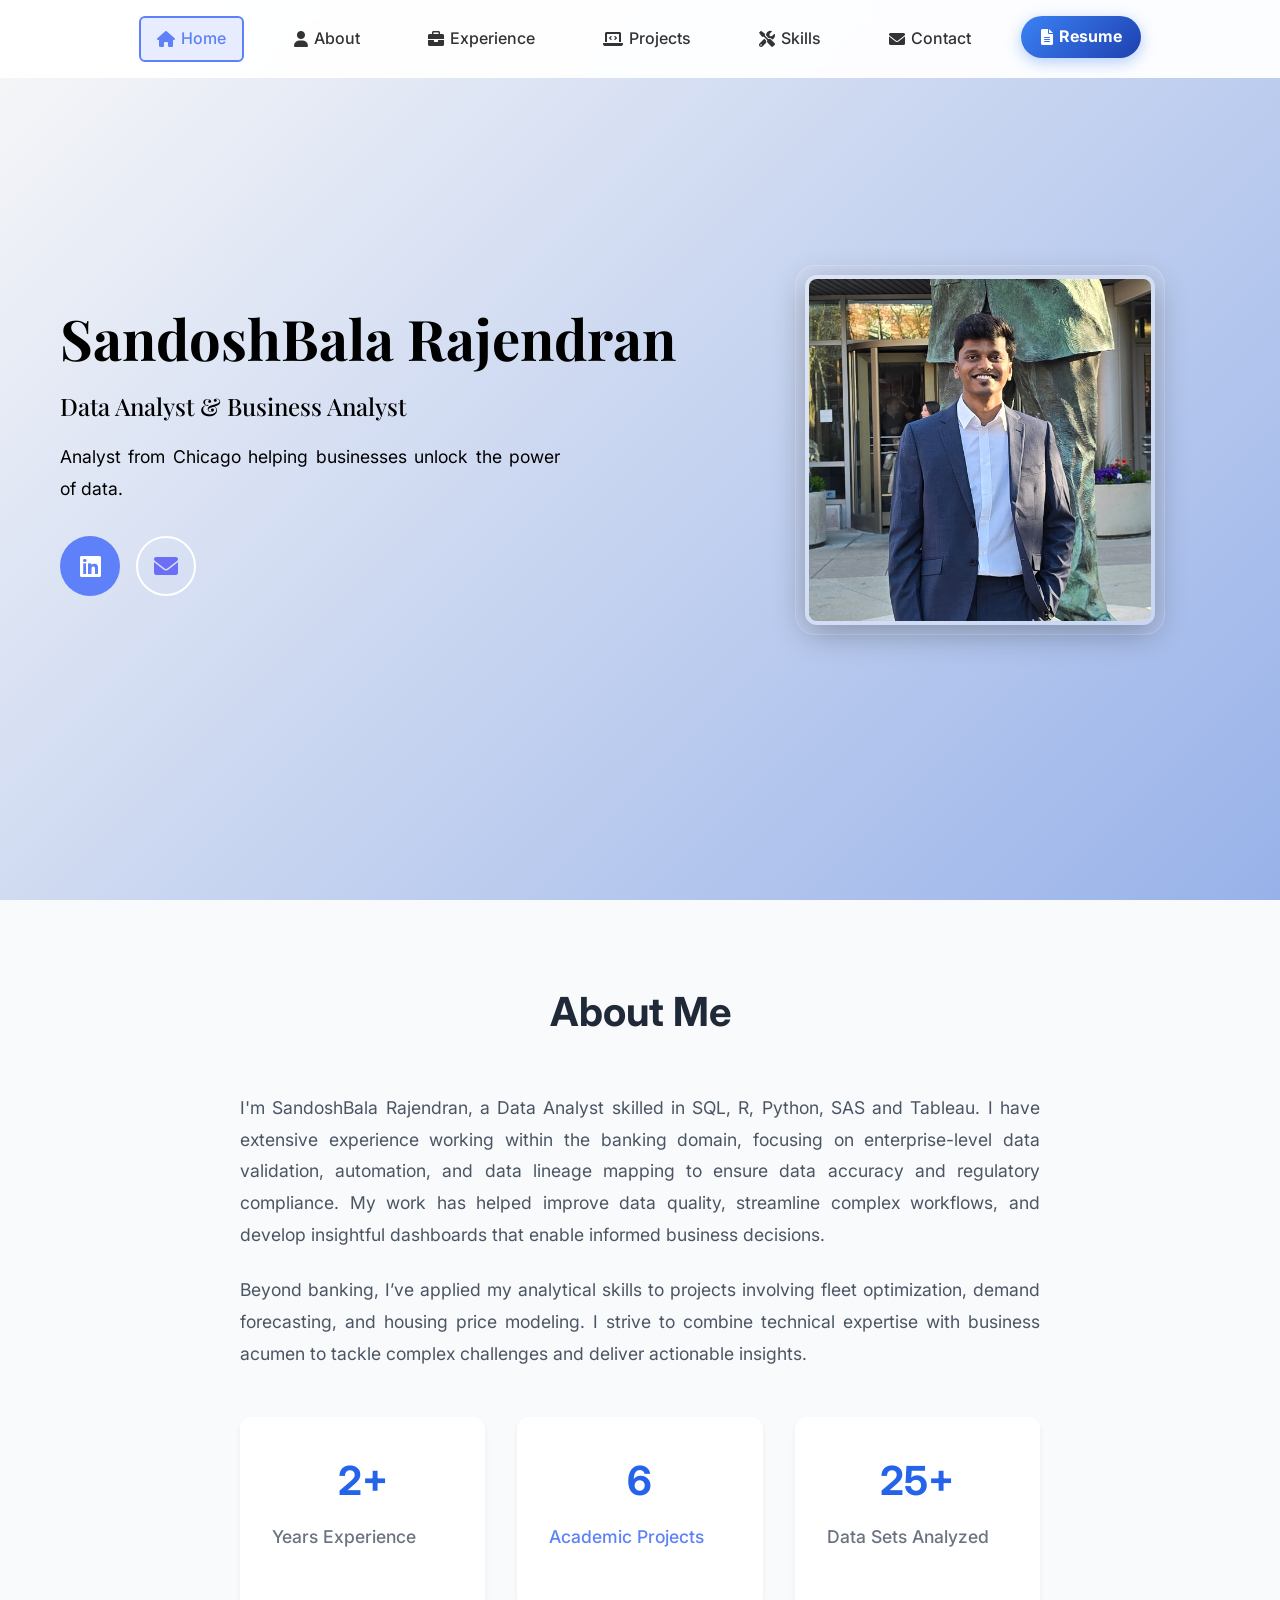
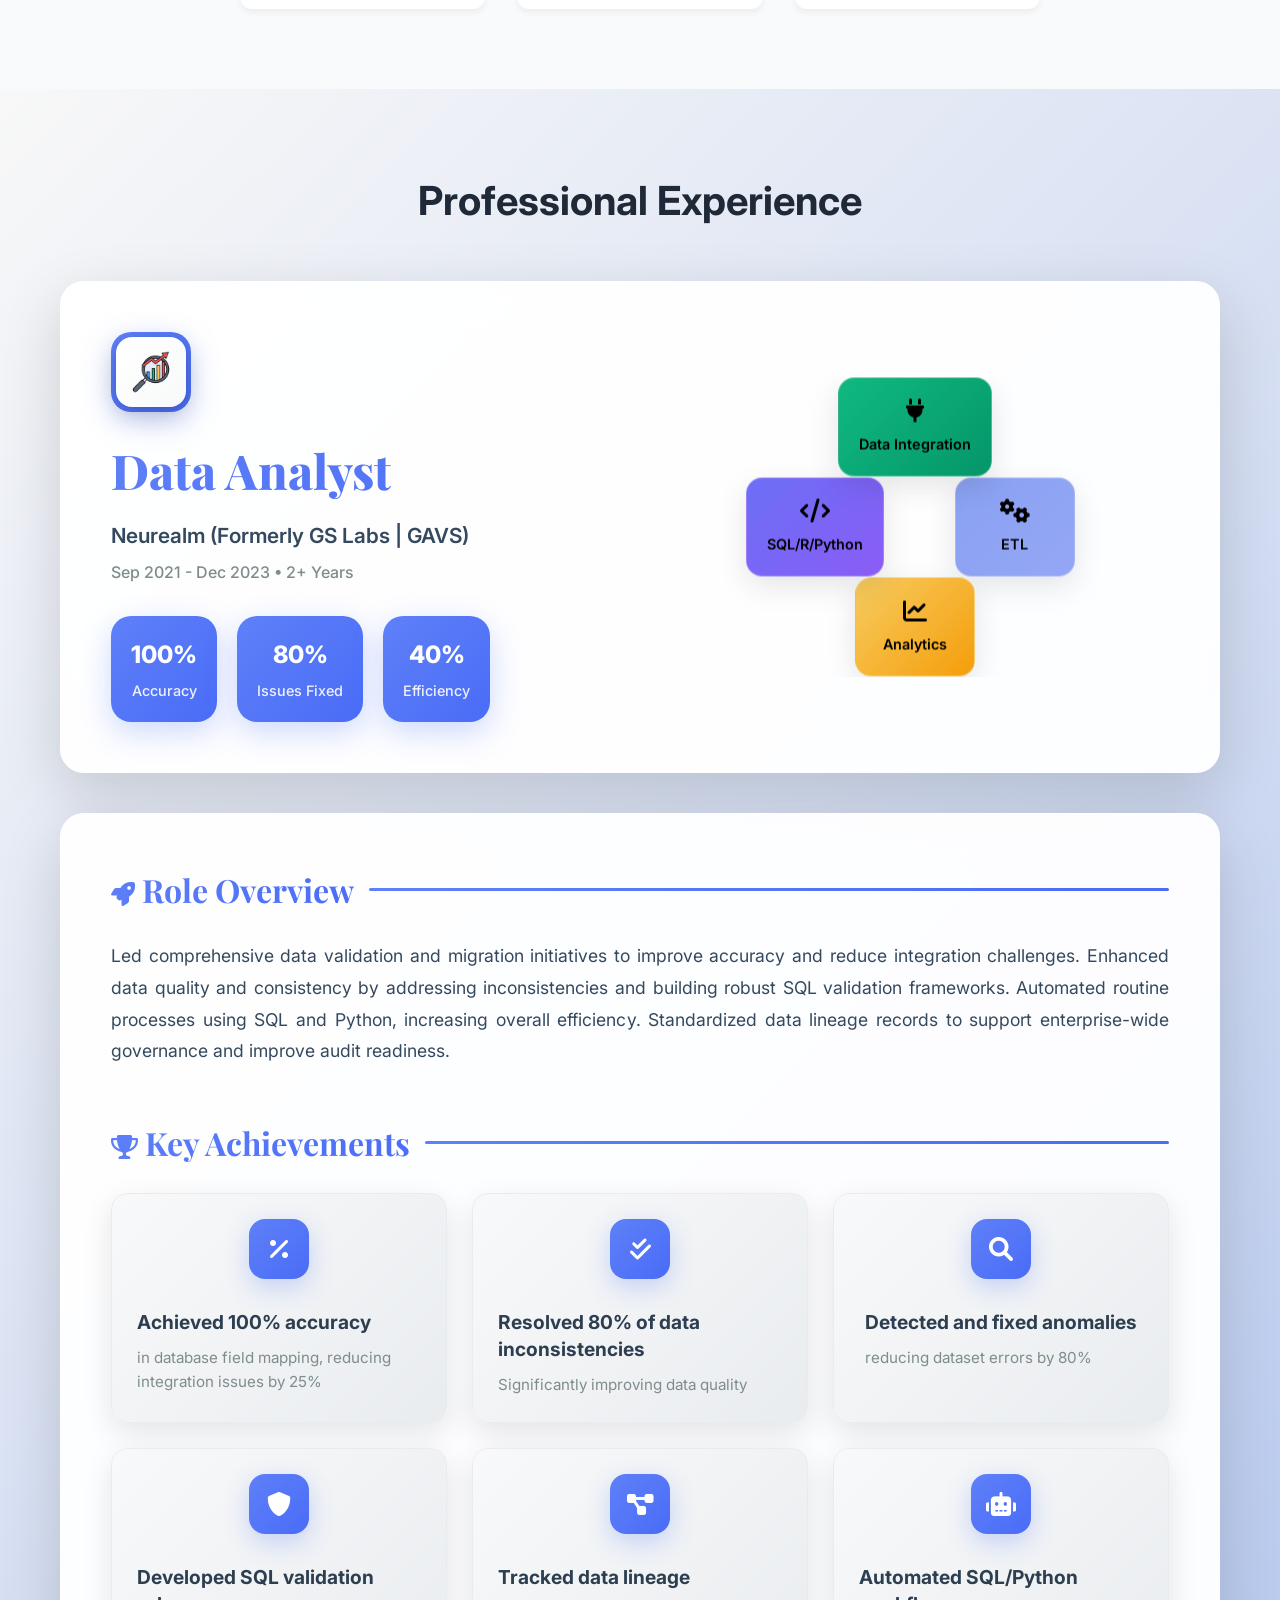
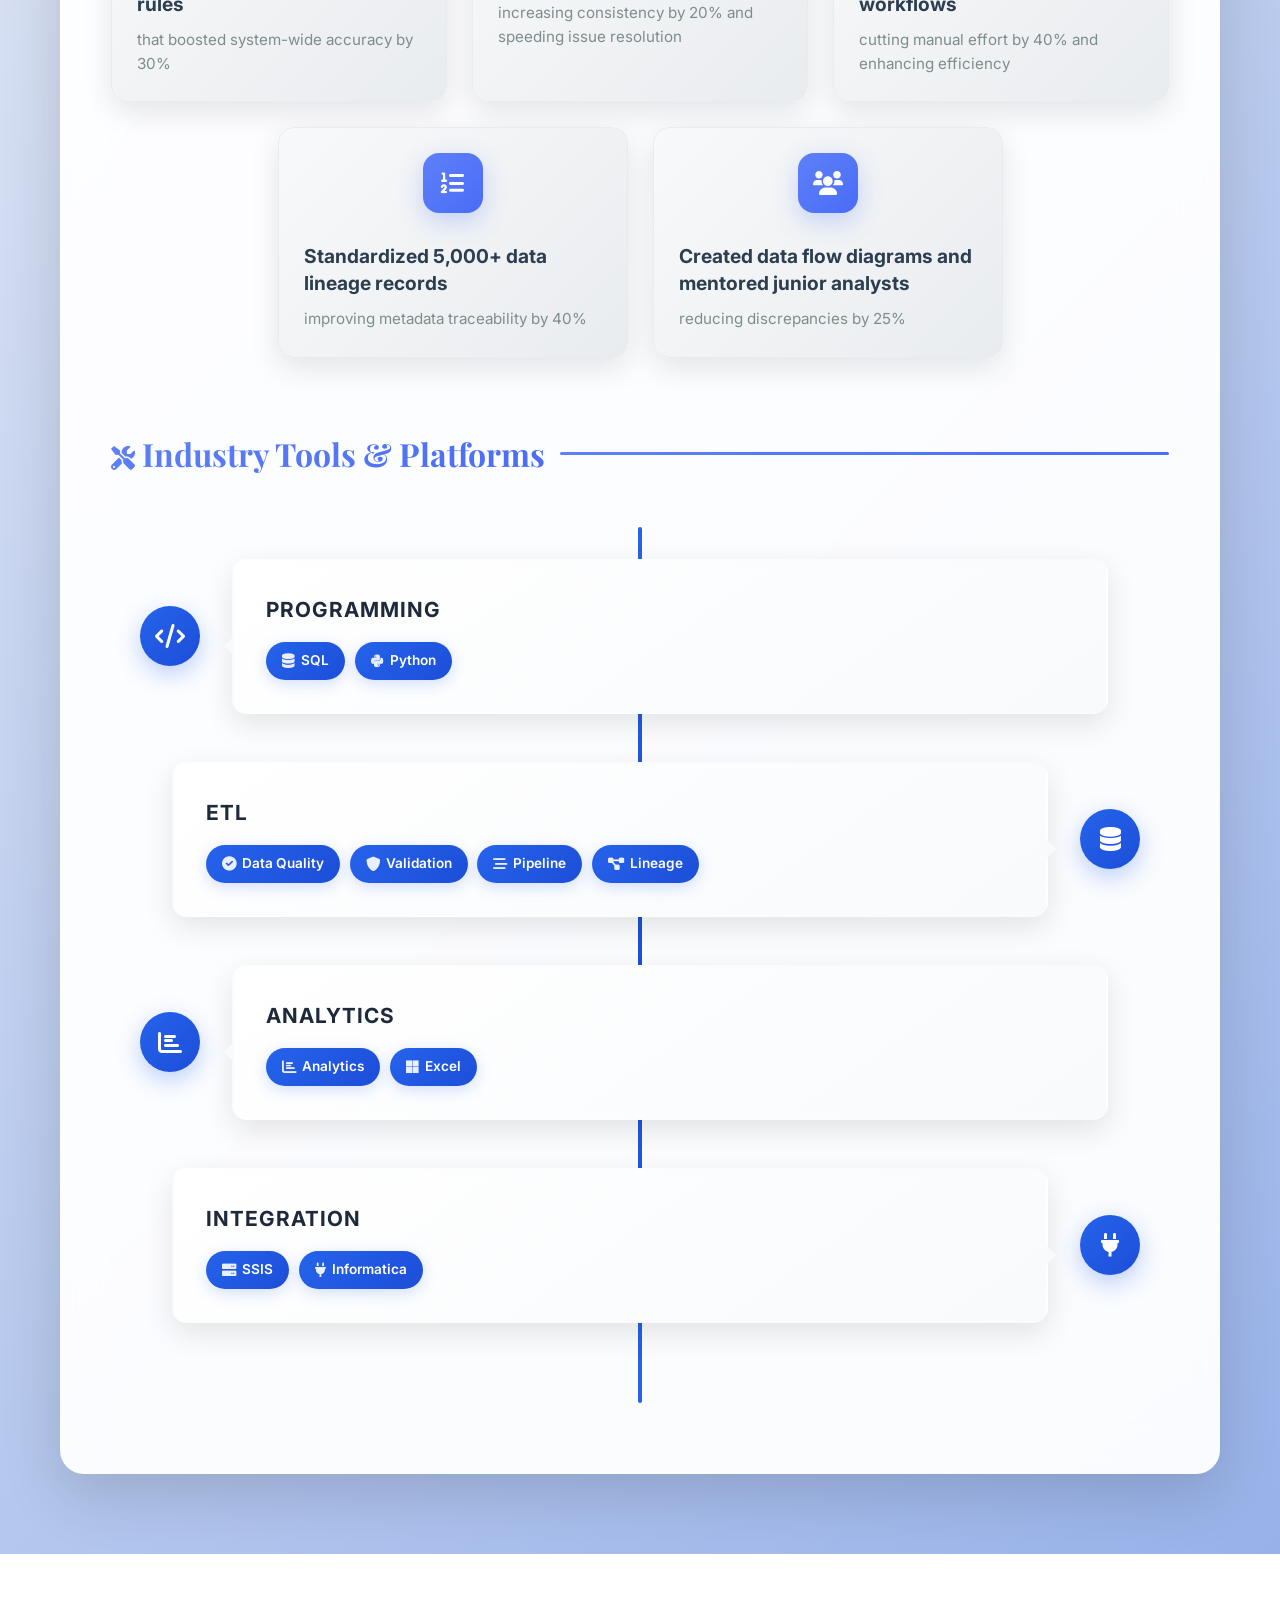
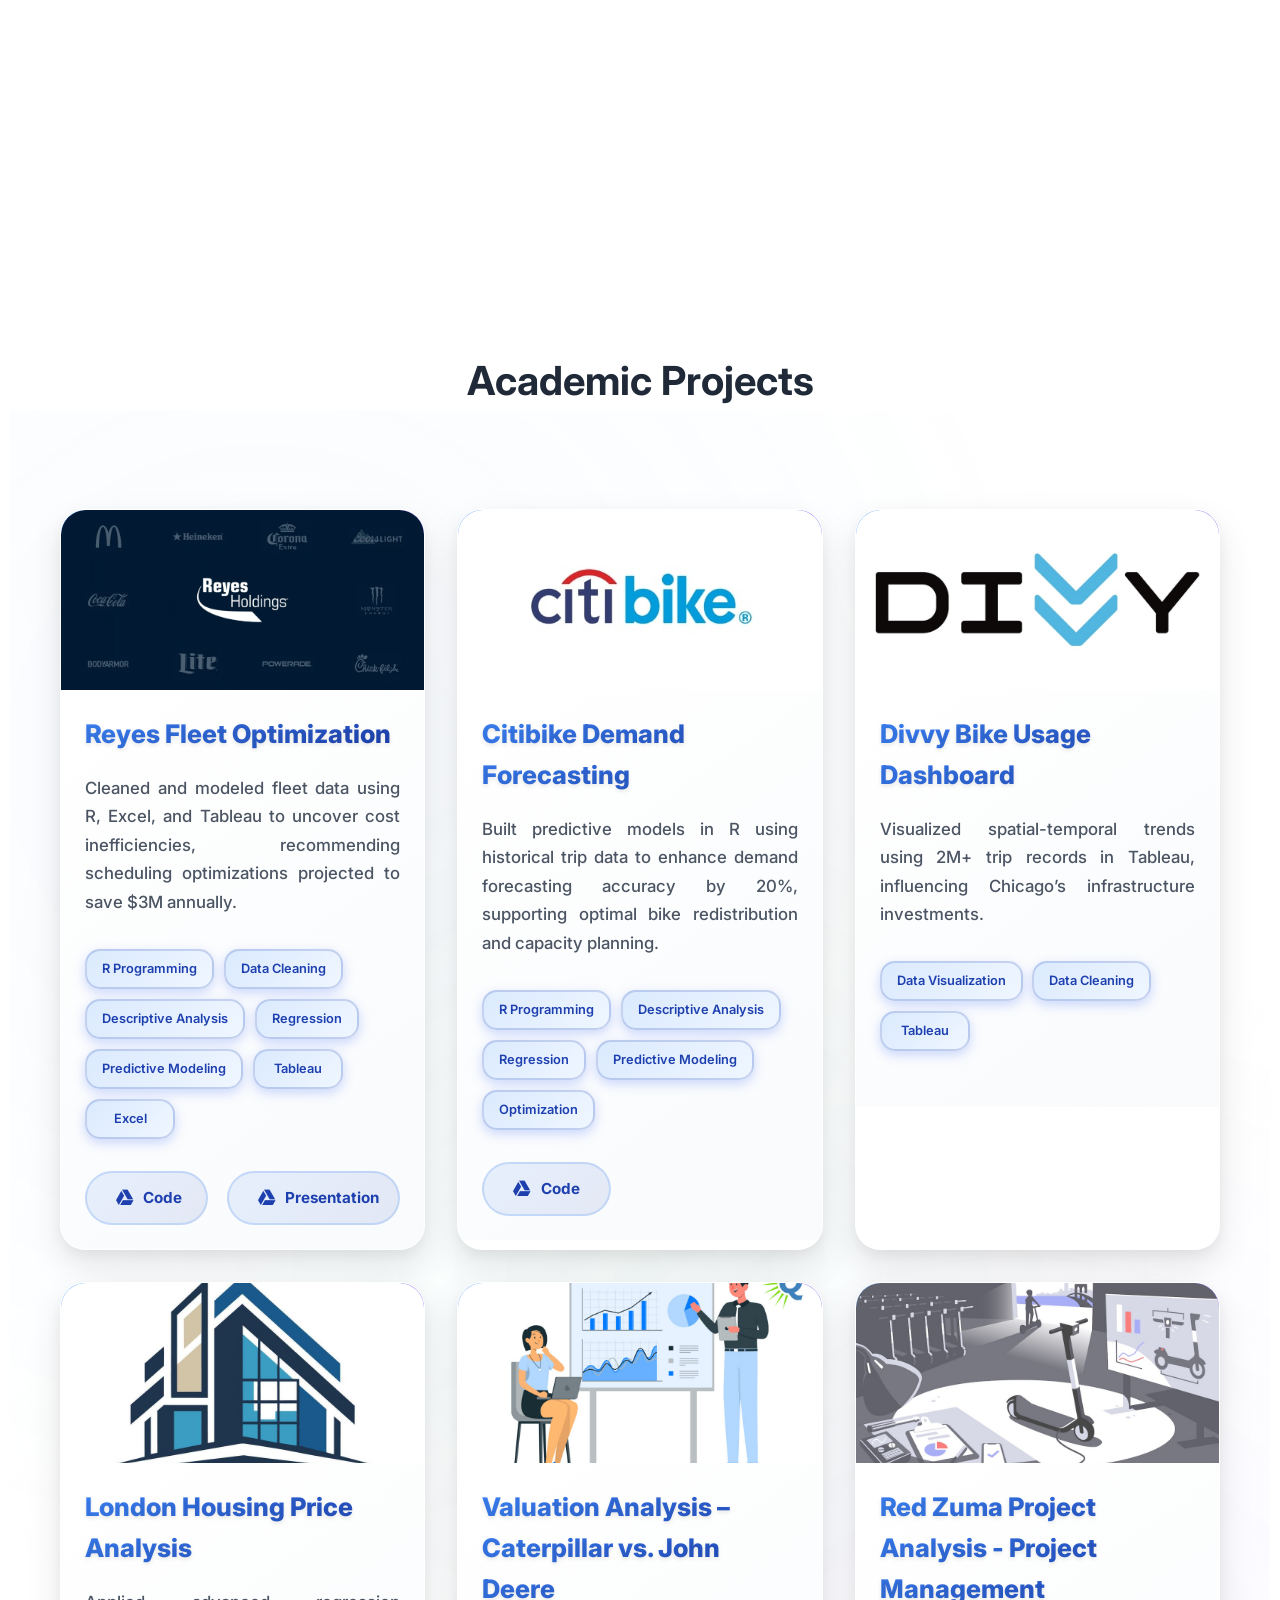
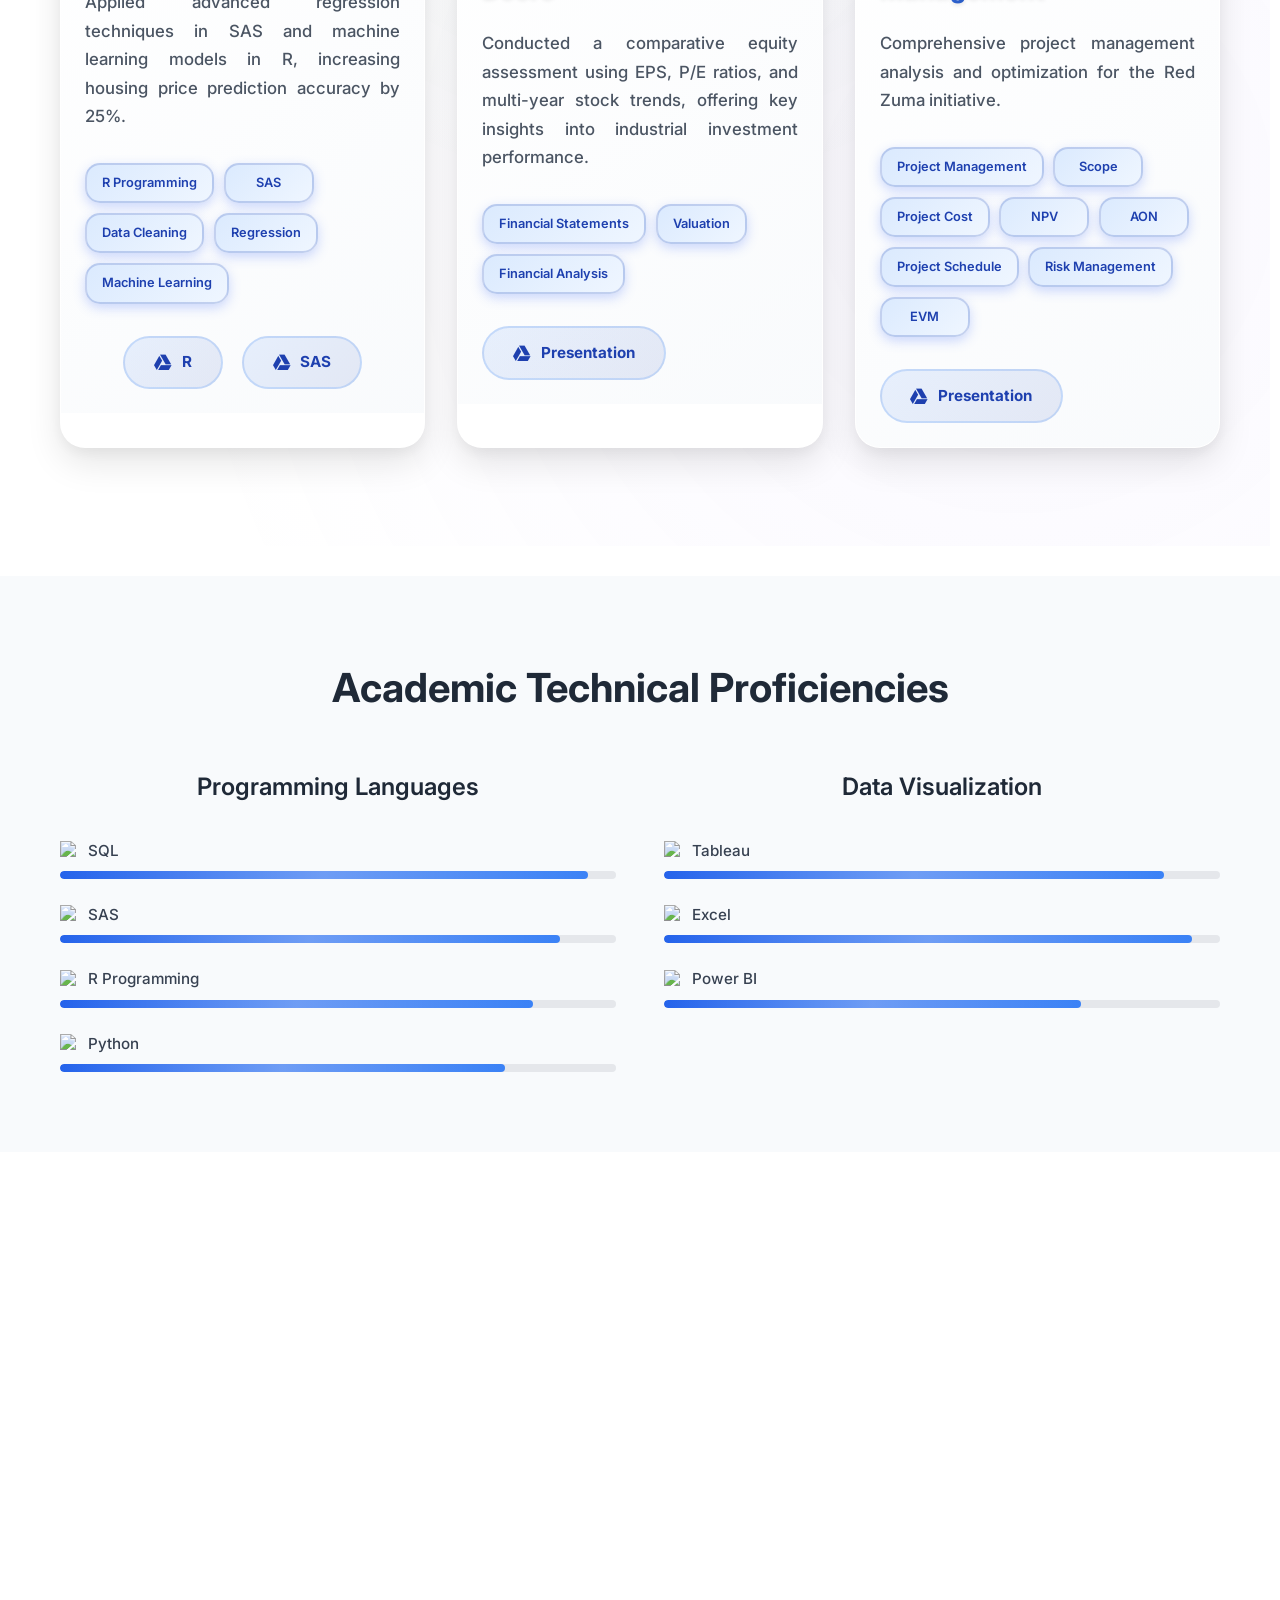
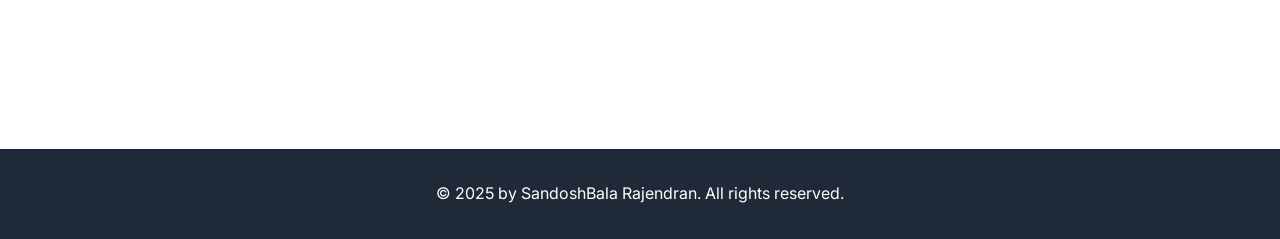
==== index.html @ 85886b87 "Updated on Aug 8th" ====
<!DOCTYPE html>
<html lang="en">
<head>
    <meta charset="UTF-8">
    <meta name="viewport" content="width=device-width, initial-scale=1.0">
    <title>SandoshBala Rajendran - Portfolio</title>
    <link rel="icon" href="images/SR_Logo.jpg" type="image/jpeg">
    <link rel="stylesheet" href="styles.css?v=26">
    <link href="https://fonts.googleapis.com/css2?family=Inter:wght@300;400;500;600;700&family=Playfair+Display:wght@400;500;600;700&display=swap" rel="stylesheet">
    <link rel="stylesheet" href="https://cdnjs.cloudflare.com/ajax/libs/font-awesome/6.0.0/css/all.min.css">
</head>
<body>
    <!-- Navigation -->
    <nav class="navbar">
        <div class="nav-container">
            <ul class="nav-menu">
                <li class="nav-item">
                    <a href="#home" class="nav-link">
                        <i class="fas fa-home"></i> Home
                    </a>
                </li>
                <li class="nav-item">
                    <a href="#about" class="nav-link">
                        <i class="fas fa-user"></i> About
                    </a>
                </li>
                <li class="nav-item">
                    <a href="#experience" class="nav-link">
                        <i class="fas fa-briefcase"></i> Experience
                    </a>
                </li>
                <li class="nav-item">
                    <a href="#projects" class="nav-link">
                        <i class="fas fa-laptop-code"></i> Projects
                    </a>
                </li>
                <li class="nav-item">
                    <a href="#tools-skills" class="nav-link">
                        <i class="fas fa-tools"></i> Skills
                    </a>
                </li>
                <li class="nav-item">
                    <a href="#contact" class="nav-link">
                        <i class="fas fa-envelope"></i> Contact
                    </a>
                </li>
                <li class="nav-item">
                    <a href="https://drive.google.com/file/d/1266gCNPP7AT06VXS_maz9nwgAAznKbrJ/view?usp=drive_link" target="_blank" class="nav-link resume-link">
                        <i class="fas fa-file-alt"></i> Resume
                    </a>
                </li>
            </ul>
            <div class="hamburger">
                <span class="bar"></span>
                <span class="bar"></span>
                <span class="bar"></span>
            </div>
        </div>
    </nav>

    <!-- Hero Section -->
    <section id="home" class="hero">
        <div class="hero-container">
            <div class="hero-content">
                <h1 class="hero-title">
                    SandoshBala Rajendran
                </h1>
                <p class="hero-subtitle">Data Analyst & Business Analyst</p>
                <p class="hero-description">
                    Analyst from Chicago helping businesses unlock the power of data.
                </p>
                                    <div class="hero-buttons">
                        <a href="https://www.linkedin.com/in/sandoshbala" target="_blank" class="btn btn-primary">
                            <i class="fab fa-linkedin"></i>
                        </a>
                        <a href="mailto:sandoshbalamr@gmail.com" class="btn btn-secondary">
                            <i class="fas fa-envelope"></i>
                        </a>
                    </div>
            </div>
            <div class="hero-image">
                <div class="profile-card">
                    <div class="profile-image">
                        <img src="images/profile.jpg?v=2" alt="SandoshBala Rajendran" class="profile-photo">
                    </div>
                </div>
            </div>
        </div>
    </section>

    <!-- About Section -->
    <section id="about" class="about">
        <div class="container">
            <h2 class="section-title">About Me</h2>
            <div class="about-content">
                <div class="about-text">
                    <p>
                        I'm SandoshBala Rajendran, a Data Analyst skilled in SQL, R, Python, SAS and Tableau. 
                        I have extensive experience working within the banking domain, focusing on enterprise-level data validation, 
                        automation, and data lineage mapping to ensure data accuracy and regulatory compliance. 
                        My work has helped improve data quality, streamline complex workflows, 
                        and develop insightful dashboards that enable informed business decisions.
                    </p>
                    <p>
                        Beyond banking, I’ve applied my analytical skills to projects involving fleet optimization,
                         demand forecasting, and housing price modeling. I strive to combine technical expertise with 
                         business acumen to tackle complex challenges and deliver actionable insights.
                    </p>
                    <div class="about-stats">
                        <div class="stat">
                            <h3>2+</h3>
                            <p>Years Experience</p>
                        </div>
                        <div class="stat">
                            <h3>6</h3>
                            <p><a href="#projects" class="stat-link">Academic Projects</a></p>
                        </div>
                        <div class="stat">
                            <h3>25+</h3>
                            <p>Data Sets Analyzed</p>
                        </div>
                    </div>
                </div>
            </div>
        </div>
    </section>

    <!-- Professional Experience Section -->
    <section id="experience" class="experience">
        <div class="container">
            <h2 class="section-title">Professional Experience</h2>
            <div class="experience-showcase">
                <div class="experience-hero">
                    <div class="hero-content">
                        <div class="role-title">
                            <div class="title-icon">
                                <img src="images/10872628.png" alt="Data Analyst Logo" class="custom-logo">
                            </div>
                            <h2>Data Analyst</h2>
                            <div class="company-name">Neurealm (Formerly GS Labs | GAVS)</div>
                            <div class="experience-period">Sep 2021 - Dec 2023 • 2+ Years</div>
                        </div>
                        <div class="hero-stats">
                            <div class="stat-bubble">
                                <div class="stat-number">100%</div>
                                <div class="stat-label">Accuracy</div>
                            </div>
                            <div class="stat-bubble">
                                <div class="stat-number">80%</div>
                                <div class="stat-label">Issues Fixed</div>
                            </div>
                            <div class="stat-bubble">
                                <div class="stat-number">40%</div>
                                <div class="stat-label">Efficiency</div>
                            </div>
                        </div>
                    </div>
                    <div class="hero-visual">
                        <a href="#etl-section" class="floating-card card-1" style="text-decoration: none; color: inherit; cursor: pointer;">
                            <i class="fas fa-cogs"></i>
                            <span>ETL</span>
                        </a>
                        <a href="#analytics-section" class="floating-card card-2" style="text-decoration: none; color: inherit; cursor: pointer;">
                            <i class="fas fa-chart-line"></i>
                            <span>Analytics</span>
                        </a>
                        <div class="floating-card card-3">
                            <i class="fas fa-code"></i>
                            <span>SQL/R/Python</span>
                        </div>
                        <a href="#integration-section" class="floating-card card-4" style="text-decoration: none; color: inherit; cursor: pointer;">
                            <i class="fas fa-plug"></i>
                            <span>Data Integration</span>
                        </a>
                    </div>
                </div>
                
                <div class="experience-content">
                    <div class="content-section">
                        <div class="section-header">
                            <h3><i class="fas fa-rocket"></i> Role Overview</h3>
                            <div class="header-accent"></div>
                        </div>
                        <p class="role-description">Led comprehensive data validation and migration initiatives to improve accuracy and reduce integration challenges. Enhanced data quality and consistency by addressing inconsistencies and building robust SQL validation frameworks. Automated routine processes using SQL and Python, increasing overall efficiency. Standardized data lineage records to support enterprise-wide governance and improve audit readiness.</p>
                    </div>
                    
                    <div class="achievements-showcase">
                        <div class="section-header">
                            <h3><i class="fas fa-trophy"></i> Key Achievements</h3>
                            <div class="header-accent"></div>
                        </div>
                        <div class="achievements-grid">
                            <div class="achievement-card floating-card">
                                <div class="achievement-icon">
                                    <i class="fas fa-percentage"></i>
                                </div>
                                <div class="achievement-content">
                                    <h4>Achieved 100% accuracy</h4>
                                    <p>in database field mapping, reducing integration issues by 25%</p>
                                </div>
                            </div>
                            <div class="achievement-card floating-card">
                                <div class="achievement-icon">
                                    <i class="fas fa-check-double"></i>
                                </div>
                                <div class="achievement-content">
                                    <h4>Resolved 80% of data inconsistencies</h4>
                                    <p>Significantly improving data quality</p>
                                </div>
                            </div>
                            <div class="achievement-card floating-card">
                                <div class="achievement-icon">
                                    <i class="fas fa-search"></i>
                                </div>
                                <div class="achievement-content">
                                    <h4>Detected and fixed anomalies</h4>
                                    <p>reducing dataset errors by 80%</p>
                                </div>
                            </div>
                            <div class="achievement-card floating-card">
                                <div class="achievement-icon">
                                    <i class="fas fa-shield-alt"></i>
                                </div>
                                <div class="achievement-content">
                                    <h4>Developed SQL validation rules</h4>
                                    <p>that boosted system-wide accuracy by 30%</p>
                                </div>
                            </div>
                            <div class="achievement-card floating-card">
                                <div class="achievement-icon">
                                    <i class="fas fa-project-diagram"></i>
                                </div>
                                <div class="achievement-content">
                                    <h4>Tracked data lineage</h4>
                                    <p>increasing consistency by 20% and speeding issue resolution</p>
                                </div>
                            </div>
                            <div class="achievement-card floating-card">
                                <div class="achievement-icon">
                                    <i class="fas fa-robot"></i>
                                </div>
                                <div class="achievement-content">
                                    <h4>Automated SQL/Python workflows</h4>
                                    <p>cutting manual effort by 40% and enhancing efficiency</p>
                                </div>
                            </div>
                            <div class="achievement-card floating-card">
                                <div class="achievement-icon">
                                    <i class="fas fa-list-ol"></i>
                                </div>
                                <div class="achievement-content">
                                    <h4>Standardized 5,000+ data lineage records</h4>
                                    <p>improving metadata traceability by 40%</p>
                                </div>
                            </div>
                            <div class="achievement-card floating-card">
                                <div class="achievement-icon">
                                    <i class="fas fa-users"></i>
                                </div>
                                <div class="achievement-content">
                                    <h4>Created data flow diagrams and mentored junior analysts</h4>
                                    <p>reducing discrepancies by 25%</p>
                                </div>
                            </div>
                        </div>
                    </div>
                    
                    <div class="tech-showcase">
                        <div class="section-header">
                            <h3><i class="fas fa-tools"></i> Industry Tools & Platforms </h3>
                            <div class="header-accent"></div>
                        </div>
                        <div class="tech-timeline">
                            <div class="timeline-item">
                                <div class="timeline-marker">
                                    <i class="fas fa-code"></i>
                                </div>
                                <div class="timeline-content">
                                    <h4>Programming</h4>
                                    <div class="skill-pills">
                                        <span class="pill"><i class="fas fa-database"></i> SQL</span>
                                        <span class="pill"><i class="fab fa-python"></i> Python</span>
                                    </div>
                                </div>
                            </div>
                            
                            <div class="timeline-item" id="etl-section">
                                <div class="timeline-marker">
                                    <i class="fas fa-database"></i>
                                </div>
                                <div class="timeline-content">
                                    <h4>ETL</h4>
                                    <div class="skill-pills">
                                        <span class="pill"><i class="fas fa-check-circle"></i> Data Quality</span>
                                        <span class="pill"><i class="fas fa-shield-alt"></i> Validation</span>
                                        <span class="pill"><i class="fas fa-stream"></i> Pipeline</span>
                                        <span class="pill"><i class="fas fa-project-diagram"></i> Lineage</span>
                                    </div>
                                </div>
                            </div>
                            
                            <div class="timeline-item" id="analytics-section">
                                <div class="timeline-marker">
                                    <i class="fas fa-chart-bar"></i>
                                </div>
                                <div class="timeline-content">
                                    <h4>Analytics</h4>
                                    <div class="skill-pills">
                                        <span class="pill"><i class="fas fa-chart-bar"></i> Analytics</span>
                                        <span class="pill"><i class="fab fa-microsoft"></i> Excel</span>
                                    </div>
                                </div>
                            </div>
                            
                            <div class="timeline-item" id="integration-section">
                                <div class="timeline-marker">
                                    <i class="fas fa-plug"></i>
                                </div>
                                <div class="timeline-content">
                                    <h4>Integration</h4>
                                    <div class="skill-pills">
                                        <span class="pill"><i class="fas fa-server"></i> SSIS</span>
                                        <span class="pill"><i class="fas fa-plug"></i> Informatica</span>
                                    </div>
                                </div>
                            </div>
                        </div>
                    </div>
                </div>
            </div>
        </div>
    </section>

    <!-- Second Professional Experience Section -->
    <section id="experience-2" class="experience">
        <div class="container">
            <div class="experience-showcase">
                <div class="experience-hero">
                    <div class="hero-content">
                        <div class="role-title">
                            <div class="title-icon">
                                <i class="fas fa-chart-line"></i>
                            </div>
                            <h2> Data Analyst</h2>
                            <div class="company-name">Indie Spirit Technologies</div>
                            <div class="experience-period">sept 2020 - Aug 2021 • 1 Years</div>
                        </div>

                    </div>
                    <div class="hero-visual">
                        <div class="floating-card card-1">
                            <i class="fas fa-chart-bar"></i>
                            <span>Data Reporting</span>
                        </div>
                        <div class="floating-card card-3">
                            <i class="fas fa-cogs"></i>
                            <span>ETL</span>
                        </div>
                        <div class="floating-card card-4">
                            <i class="fas fa-eye"></i>
                            <span>Visualization</span>
                        </div>
                    </div>
                </div>
                
                <div class="experience-content">
                    <div class="content-section">
                        <div class="section-header">
                            <h3><i class="fas fa-rocket"></i> Role Overview</h3>
                            <div class="header-accent"></div>
                        </div>
                        <p class="role-description">Experienced in cleaning and organizing large datasets to deliver near-perfect dashboard accuracy. Skilled in writing optimized SQL queries, validating data, and analyzing historical trends to improve report insights. Proven ability to collaborate across teams to provide data-driven support for strategic decisions.</p>
                    </div>
                    
                    <div class="achievements-showcase">
                        <div class="section-header">
                            <h3><i class="fas fa-trophy"></i> Key Achievements</h3>
                            <div class="header-accent"></div>
                        </div>
                        <div class="achievements-grid">
                            <div class="achievement-card floating-card">
                                <div class="achievement-icon">
                                    <i class="fas fa-chart-line"></i>
                                </div>
                                <div class="achievement-content">
                                    <h4>Data Quality Improvement</h4>
                                    <p>Cleaned and organized datasets, achieving up to 100% dashboard accuracy.</p>
                                </div>
                            </div>
                            <div class="achievement-card floating-card">
                                <div class="achievement-icon">
                                    <i class="fas fa-database"></i>
                                </div>
                                <div class="achievement-content">
                                    <h4>SQL Query Development</h4>
                                    <p>Optimized SQL queries to join data from 3–5 relational tables for weekly reports.</p>
                                </div>
                            </div>
                            <div class="achievement-card floating-card">
                                <div class="achievement-icon">
                                    <i class="fas fa-users"></i>
                                </div>
                                <div class="achievement-content">
                                    <h4>Project Support & Data Validation</h4>
                                    <p>Supported senior analysts by organizing datasets and maintaining documentation.</p>
                                </div>
                            </div>
                            <div class="achievement-card floating-card">
                                <div class="achievement-icon">
                                    <i class="fas fa-tachometer-alt"></i>
                                </div>
                                <div class="achievement-content">
                                    <h4>Data Analysis & Insight Generation</h4>
                                    <p>Analyzed historical data to spot trends and anomalies, improving insights by 10–20%.</p>
                                </div>
                            </div>
                            <div class="achievement-card floating-card">
                                <div class="achievement-icon">
                                    <i class="fas fa-shield-alt"></i>
                                </div>
                                <div class="achievement-content">
                                    <h4>Cross-Functional Collaboration</h4>
                                    <p>Partnered with 2–3 teams to deliver insights for strategic decisions.</p>
                                </div>
                            </div>
                        </div>
                        
                        <div class="tech-showcase">
                            <div class="section-header">
                                <h3><i class="fas fa-tools"></i> Industry Tools & Platforms</h3>
                                <div class="header-accent"></div>
                            </div>
                            <div class="tech-grid">
                                <div class="tech-item">
                                    <div class="tech-icon">
                                        <img src="images/sql-logo.png" alt="SQL" class="tech-logo">
                                    </div>
                                    <div class="tech-name">SQL</div>
                                </div>
                                <div class="tech-item">
                                    <div class="tech-icon">
                                        <img src="images/excel-logo.png" alt="Excel" class="tech-logo">
                                    </div>
                                    <div class="tech-name">Excel</div>
                                </div>
                                <div class="tech-item">
                                    <div class="tech-icon">
                                        <img src="images/powerpoint-logo.png" alt="PowerPoint" class="tech-logo">
                                    </div>
                                    <div class="tech-name">PowerPoint</div>
                                </div>
                                <div class="tech-item">
                                    <div class="tech-icon">
                                        <img src="https://cdn.worldvectorlogo.com/logos/tableau-software.svg" alt="Tableau" class="tech-logo">
                                    </div>
                                    <div class="tech-name">Tableau</div>
                                </div>
                            </div>
                        </div>
                    </div>
                </div>
            </div>
        </div>
    </section>

    <!-- Projects Section -->
    <section id="projects" class="projects">
        <div class="container">
            <h2 class="section-title">Academic Projects</h2>
            <div class="projects-grid">
                <div class="project-card">
                    <div class="project-image">
                        <img src="images/myfleet.jpg" alt="Fleet Management" style="width: 100%; height: 100%; object-fit: cover; border-radius: 25px 25px 0 0;">
                    </div>
                    <div class="project-content">
                        <h3> Reyes Fleet Optimization</h3>
                        <p>Cleaned and modeled fleet data using R, Excel, and Tableau to uncover cost inefficiencies, recommending scheduling optimizations projected to save $3M annually.</p>
                        <div class="project-tech">
                            <span class="tech-tag">R Programming</span>
                            <span class="tech-tag">Data Cleaning</span>
                            <span class="tech-tag">Descriptive Analysis</span>
                            <span class="tech-tag">Regression</span>
                            <span class="tech-tag">Predictive Modeling</span>
                            <span class="tech-tag">Tableau</span>
                            <span class="tech-tag">Excel</span>
                        </div>
                        <div class="project-links">
                            <a href="https://drive.google.com/file/d/1iSHhLCN9rKeuiVipywBLCYJCJoLejgAQ/view?usp=drive_link" target="_blank" class="project-link"><i class="fab fa-google-drive"></i> Code</a>
                            <a href="https://drive.google.com/file/d/1QWoSFve3hMQDfza71F4i45YbbGFzytBe/view?usp=drive_link" target="_blank" class="project-link"><i class="fab fa-google-drive"></i> Presentation</a>
                        </div>
                    </div>
                </div>

                <div class="project-card">
                    <div class="project-image">
                        <img src="images/citibike.jpg" alt="Bike Demand Forecasting" style="width: 100%; height: 100%; object-fit: cover; border-radius: 25px 25px 0 0;">
                    </div>
                    <div class="project-content">
                        <h3>Citibike Demand Forecasting</h3>
                        <p>Built predictive models in R using historical trip data to enhance demand forecasting accuracy by 20%, supporting optimal bike redistribution and capacity planning.</p>
                        <div class="project-tech">
                            <span class="tech-tag">R Programming</span>
                            <span class="tech-tag">Descriptive Analysis</span>
                            <span class="tech-tag">Regression</span>
                            <span class="tech-tag">Predictive Modeling</span>
                            <span class="tech-tag">Optimization</span>
                        </div>
                        <div class="project-links">
                            <a href="https://drive.google.com/file/d/1txDSM3un0tj4MfjvHsMxY_kst7Gqc_Zu/view?usp=drive_link" target="_blank" class="project-link"><i class="fab fa-google-drive"></i> Code</a>
                        </div>
                    </div>
                </div>

                <div class="project-card">
                    <div class="project-image">
                        <img src="images/divvy.jpg" alt="Bike Usage Dashboard" style="width: 100%; height: 100%; object-fit: cover; border-radius: 25px 25px 0 0;">
                    </div>
                    <div class="project-content">
                        <h3>Divvy Bike Usage Dashboard</h3>
                        <p>Visualized spatial-temporal trends using 2M+ trip records in Tableau, influencing Chicago’s infrastructure investments.</p>
                        <div class="project-tech">
                            <span class="tech-tag">Data Visualization</span>
                            <span class="tech-tag">Data Cleaning</span>
                            <span class="tech-tag">Tableau</span>
                        </div>
                        <div class="project-links">
                        </div>
                    </div>
                </div>

                <div class="project-card">
                    <div class="project-image">
                        <img src="images/housing.jpg" alt="London Housing Analysis" style="width: 100%; height: 100%; object-fit: cover; border-radius: 25px 25px 0 0;">
                    </div>
                    <div class="project-content">
                        <h3>London Housing Price Analysis</h3>
                        <p>Applied advanced regression techniques in SAS and machine learning models in R, increasing housing price prediction accuracy by 25%.</p>
                        <div class="project-tech">
                            <span class="tech-tag">R Programming</span>
                            <span class="tech-tag">SAS</span>
                            <span class="tech-tag">Data Cleaning</span>
                            <span class="tech-tag">Regression</span>
                            <span class="tech-tag">Machine Learning</span>
                        </div>
                        <div class="project-links">
                            <a href="https://drive.google.com/file/d/1jU1C3pyzW7uxR1H_iNn34FmhMAduhUUe/view?usp=drive_link" target="_blank" class="project-link"><i class="fab fa-google-drive"></i>R</a>
                            <a href="https://drive.google.com/file/d/1kIW5qeYuv6yCy81gB7Hovkcdf80VIzse/view?usp=drive_link" target="_blank" class="project-link"><i class="fab fa-google-drive"></i>SAS</a>
                        </div>
                    </div>
                </div>

                <div class="project-card">
                    <div class="project-image">
                        <img src="images/BV.jpg" alt="Valuation Analysis" style="width: 100%; height: 100%; object-fit: cover; object-position: center; border-radius: 25px 25px 0 0;">
                    </div>
                    <div class="project-content">
                        <h3>Valuation Analysis – Caterpillar vs. John Deere</h3>
                        
                        <p>Conducted a comparative equity assessment using EPS, P/E ratios, and multi-year stock trends, offering key insights into industrial investment performance.</p>
                        <div class="project-tech">
                            <span class="tech-tag">Financial Statements</span>
                            <span class="tech-tag">Valuation</span>
                            <span class="tech-tag">Financial Analysis</span>
                        </div>
                        <div class="project-links">
                            <a href="https://drive.google.com/file/d/1b_ce3-4QD-XclKUxuxY5LAeItetFfI81/view?usp=drive_link" target="_blank" class="project-link"><i class="fab fa-google-drive"></i>Presentation</a>
                        </div>
                    </div>
                </div>

                <div class="project-card">
                    <div class="project-image">
                        <img src="images/zuma.jpg" alt="Red Zuma Project Analysis" style="width: 100%; height: 100%; object-fit: cover; border-radius: 25px 25px 0 0;">
                    </div>
                    <div class="project-content">
                        <h3>Red Zuma Project Analysis - Project Management</h3>
                        <p>Comprehensive project management analysis and optimization for the Red Zuma initiative.</p>
                        <div class="project-tech">
                            <span class="tech-tag">Project Management</span>
                            <span class="tech-tag">Scope</span>
                            <span class="tech-tag">Project Cost</span>
                            <span class="tech-tag">NPV</span>
                            <span class="tech-tag">AON</span>
                            <span class="tech-tag">Project Schedule</span>
                            <span class="tech-tag">Risk Management</span>
                            <span class="tech-tag">EVM</span>
                        </div>
                        <div class="project-links">
                            <a href="https://drive.google.com/file/d/1Dvd-9lMggvWuhHjkUsaL0dpXBMzh0vdU/view?usp=drive_link" target="_blank" class="project-link"><i class="fab fa-google-drive"></i>Presentation</a>
                        </div>
                    </div>
                </div>


            </div>
        </div>
    </section>

    <!-- Tools & Skills Section -->
    <section id="tools-skills" class="tools-skills">
        <div class="container">
            <h2 class="section-title">Academic Technical Proficiencies</h2>
            <div class="tools-grid">
                <div class="tool-category">
                    <h3>Programming Languages</h3>
                    <div class="tool-items">
                        <div class="tool-item">
                            <span class="tool-name">
                                <img src="https://cdn.jsdelivr.net/gh/devicons/devicon/icons/mysql/mysql-original.svg" alt="SQL" class="tool-logo"> SQL
                            </span>
                            <div class="tool-bar">
                                <div class="tool-progress" style="width: 95%"></div>
                            </div>
                        </div>
                        <div class="tool-item">
                            <span class="tool-name">
                                <img src="https://upload.wikimedia.org/wikipedia/commons/1/10/SAS_logo_horiz.svg" alt="SAS" class="tool-logo"> SAS
                            </span>
                            <div class="tool-bar">
                                <div class="tool-progress" style="width: 90%"></div>
                            </div>
                        </div>
                        <div class="tool-item">
                            <span class="tool-name">
                                <img src="https://www.r-project.org/logo/Rlogo.svg" alt="R" class="tool-logo"> R Programming
                            </span>
                            <div class="tool-bar">
                                <div class="tool-progress" style="width: 85%"></div>
                            </div>
                        </div>
                        <div class="tool-item">
                            <span class="tool-name">
                                <img src="https://cdn.jsdelivr.net/gh/devicons/devicon/icons/python/python-original.svg" alt="Python" class="tool-logo"> Python
                            </span>
                            <div class="tool-bar">
                                <div class="tool-progress" style="width: 80%"></div>
                            </div>
                        </div>
                    </div>
                </div>

                <div class="tool-category">
                    <h3>Data Visualization</h3>
                    <div class="tool-items">
                        <div class="tool-item">
                            <span class="tool-name">
                                <img src="https://cdn.worldvectorlogo.com/logos/tableau-software.svg" alt="Tableau" class="tool-logo"> Tableau
                            </span>
                            <div class="tool-bar">
                                <div class="tool-progress" style="width: 90%"></div>
                            </div>
                        </div>
                        <div class="tool-item">
                            <span class="tool-name">
                                <img src="https://upload.wikimedia.org/wikipedia/commons/3/34/Microsoft_Office_Excel_%282019%E2%80%93present%29.svg" alt="Excel" class="tool-logo"> Excel
                            </span>
                            <div class="tool-bar">
                                <div class="tool-progress" style="width: 95%"></div>
                            </div>
                        </div>
                        <div class="tool-item">
                            <span class="tool-name">
                                <img src="https://cdn.worldvectorlogo.com/logos/power-bi-1.svg" alt="Power BI" class="tool-logo"> Power BI
                            </span>
                            <div class="tool-bar">
                                <div class="tool-progress" style="width: 75%"></div>
                            </div>
                        </div>
                    </div>
                </div>

                
            </div>
        </div>
    </section>

    <!-- Contact Section -->
    <section id="contact" class="contact">
        <div class="container">
            <h2 class="section-title">Drop me a line</h2>
            <div class="contact-content">
                <div class="contact-info">
                    <h3>Let’s Connect!</h3>
                    <p>I'm always open to collaborating on impactful projects or exploring new opportunities in data and analytics. Whether you have a challenge to solve or just want to chat, feel free to reach out, I’d love to hear from you.</p>
                    <div class="contact-details">
                        <div class="contact-item">
                            <i class="fas fa-envelope"></i>
                            <span>sandoshbalamr@gmail.com</span>
                        </div>
                       
                        <div class="contact-item">
                            <i class="fas fa-map-marker-alt"></i>
                            <span>Chicago, Illinois, USA</span>
                        </div>
                    </div>
                    <div class="social-links">
                        <a href="https://www.linkedin.com/in/sandoshbala" target="_blank" class="social-link"><i class="fab fa-linkedin"></i></a>
                        <a href="https://x.com/sandoshbala" target="_blank" class="social-link"><i class="fab fa-twitter"></i></a>
                    </div>
                </div>
            </div>
        </div>
    </section>

    <!-- Footer -->
    <footer class="footer">
        <div class="container">
            <p>&copy; 2025 by SandoshBala Rajendran. All rights reserved.</p>
        </div>
    </footer>

    <script src="script.js"></script>
</body>
</html>
---- styles.css ----
/* Reset and Base Styles */
* {
    margin: 0;
    padding: 0;
    box-sizing: border-box;
}

html {
    scroll-behavior: smooth;
}

body {
    font-family: 'Inter', sans-serif;
    line-height: 1.6;
    color: #333;
    background-color: #ffffff;
}

.container {
    max-width: 1200px;
    margin: 0 auto;
    padding: 0 20px;
}

/* Navigation */
.navbar {
    position: fixed;
    top: 0;
    width: 100%;
    background: rgba(255, 255, 255, 0.95);
    backdrop-filter: blur(10px);
    z-index: 1000;
    padding: 1rem 0;
    transition: all 0.3s ease;
}

.nav-container {
    max-width: 1200px;
    margin: 0 auto;
    padding: 0 20px;
    display: flex;
    justify-content: center;
    align-items: center;
}

.nav-logo a {
    font-size: 1.5rem;
    font-weight: 700;
    color: #2563eb;
    text-decoration: none;
    transition: color 0.3s ease;
}

.nav-logo a:hover {
    color: #1d4ed8;
}

.nav-menu {
    display: flex;
    list-style: none;
    gap: 2rem;
    margin: 0;
    padding: 0;
    justify-content: center;
}

.nav-link {
    color: #333;
    text-decoration: none;
    font-weight: 500;
    transition: all 0.3s ease;
    position: relative;
    padding: 8px 16px;
    border-radius: 6px;
    background: transparent;
    border: 2px solid transparent;
    display: flex;
    align-items: center;
    gap: 6px;
}

.nav-link:hover {
    color: #5e80f8;
    background: rgba(94, 128, 248, 0.1);
    border-color: #5e80f8;
    transform: translateY(-2px);
    box-shadow: 0 4px 12px rgba(94, 128, 248, 0.2);
}

/* Removed underline effect for button-style navigation */

.nav-link.active {
    color: #5e80f8;
    background: rgba(94, 128, 248, 0.15);
    border-color: #5e80f8;
}

.resume-link {
    background: linear-gradient(135deg, #3b82f6, #1e40af) !important;
    color: white !important;
    border-radius: 25px !important;
    padding: 0.5rem 1.2rem !important;
    font-weight: 700 !important;
    box-shadow: 0 4px 15px rgba(59, 130, 246, 0.4) !important;
    transition: all 0.3s ease !important;
    border: none !important;
    transform: none !important;
}

.resume-link:hover {
    background: linear-gradient(135deg, #1e40af, #3b82f6) !important;
    transform: translateY(-3px) !important;
    box-shadow: 0 8px 25px rgba(59, 130, 246, 0.5) !important;
    color: white !important;
    border: none !important;
}

.resume-link i {
    color: white;
}

.hamburger {
    display: none;
    flex-direction: column;
    cursor: pointer;
}

.bar {
    width: 25px;
    height: 3px;
    background-color: #333;
    margin: 3px 0;
    transition: 0.3s;
}

/* Hero Section */
.hero {
    min-height: 100vh;
    display: flex;
    align-items: center;
    background: linear-gradient(135deg, #f8f8f8 0%, #98b2e9 100%);
    color: white;
    padding-top: 80px;
}

.hero-container {
    max-width: 1200px;
    margin: 0 auto;
    padding: 0 20px;
    display: grid;
    grid-template-columns: 1fr 1fr;
    gap: 4rem;
    align-items: center;
}

.hero-title {
    font-size: 3.5rem;
    font-weight: 700;
    font-family: 'Playfair Display', serif;
    margin-bottom: 1rem;
    line-height: 1.2;
    color: #000000;
    white-space: nowrap;
}

.highlight {
    color: #fbbf24;
}

.hero-subtitle {
    font-size: 1.5rem;
    font-weight: 500;
    font-family: 'Playfair Display', serif;
    margin-bottom: 1rem;
    color: #000000;
}

.hero-description {
    font-size: 1.1rem;
    margin-bottom: 2rem;
    color: #000000;
    line-height: 1.8;
    max-width: 500px;
    text-align: justify;
}

.hero-buttons {
    display: flex;
    gap: 1rem;
    flex-wrap: wrap;
}

.btn {
    padding: 12px 24px;
    border-radius: 8px;
    text-decoration: none;
    font-weight: 600;
    transition: all 0.3s ease;
    display: inline-block;
    border: none;
    cursor: pointer;
    font-size: 1rem;
}

.btn-primary {
    background: #5e80f8;
    color: white;
    display: flex;
    align-items: center;
    justify-content: center;
    width: 60px;
    height: 60px;
    border-radius: 50%;
    padding: 0;
}

.btn-primary i {
    font-size: 1.5rem;
}

.btn-secondary i {
    font-size: 1.5rem;
}

.btn-primary:hover {
    background: #4a6cf7;
    transform: translateY(-2px);
    box-shadow: 0 10px 25px rgba(94, 128, 248, 0.3);
}

.btn-secondary {
    background: transparent;
    color: rgb(108, 111, 246);
    border: 2px solid white;
    display: flex;
    align-items: center;
    justify-content: center;
    width: 60px;
    height: 60px;
    border-radius: 50%;
    padding: 0;
}

.btn-secondary:hover {
    background: white;
    color: #1f2937;
    transform: translateY(-2px);
    box-shadow: 0 4px 12px rgba(255, 255, 255, 0.3);
}

.hero-image {
    display: flex;
    justify-content: center;
    align-items: center;
    position: relative;
}

.hero-visual {
    position: relative;
    width: 100%;
    height: 100%;
    display: flex;
    justify-content: center;
    align-items: center;
}

.hero-background {
    position: absolute;
    top: 0;
    left: 0;
    width: 100%;
    height: 100%;
    object-fit: cover;
    border-radius: 20px;
    opacity: 0.3;
    z-index: 1;
}

.profile-card {
    width: 370px;
    height: 370px;
    background: rgba(255, 255, 255, 0.1);
    border-radius: 20px;
    display: flex;
    align-items: center;
    justify-content: center;
    backdrop-filter: blur(10px);
    border: 1px solid rgba(255, 255, 255, 0.2);
    position: relative;
    z-index: 2;
}

.profile-image {
    display: flex;
    align-items: center;
    justify-content: center;
    width: 100%;
    height: 100%;
}

.profile-photo {
    width: 350px;
    height: 350px;
    border-radius: 12px;
    object-fit: cover;
    object-position: center;
    border: 4px solid rgba(255, 255, 255, 0.3);
    box-shadow: 0 8px 32px rgba(0, 0, 0, 0.3);
}

/* Section Styles */
section {
    padding: 80px 0;
}

.section-title {
    text-align: center;
    font-size: 2.5rem;
    font-weight: 700;
    margin-bottom: 3rem;
    color: #1f2937;
}

/* About Section */
.about {
    background: #f8fafc;
}

.about-content {
    max-width: 800px;
    margin: 0 auto;
}

.about-text p {
    font-size: 1.1rem;
    margin-bottom: 1.5rem;
    color: #4b5563;
    line-height: 1.8; 
    text-align: justify;
}

.about-stats {
    display: grid;
    grid-template-columns: repeat(auto-fit, minmax(150px, 1fr));
    gap: 2rem;
    margin-top: 3rem;
}

.stat {
    text-align: center;
    padding: 2rem;
    background: white;
    border-radius: 12px;
    box-shadow: 0 4px 6px rgba(0, 0, 0, 0.05);
    transition: transform 0.3s ease;
}

.stat:hover {
    transform: translateY(-5px);
}

.stat h3 {
    font-size: 2.5rem;
    font-weight: 700;
    color: #2563eb;
    margin-bottom: 0.5rem;
}

.stat p {
    color: #6b7280;
    font-weight: 500;
}

.stat-link {
    color: #5e80f8;
    text-decoration: none;
    transition: all 0.3s ease;
    cursor: pointer;
}

.stat-link:hover {
    color: #4a6cf7;
    text-decoration: underline;
    transform: translateY(-1px);
}

/* Projects Section - Masonry Style Layout */
.projects-grid {
    display: grid;
    grid-template-columns: repeat(auto-fit, minmax(320px, 1fr));
    gap: 2rem;
    padding: 3rem 0;
    position: relative;
}

.projects-grid::before {
    content: '';
    position: absolute;
    top: -50px;
    left: -50px;
    right: -50px;
    bottom: -50px;
    background: 
        radial-gradient(circle at 20% 20%, rgba(147, 197, 253, 0.06) 0%, transparent 50%),
        radial-gradient(circle at 80% 80%, rgba(167, 139, 250, 0.06) 0%, transparent 50%),
        radial-gradient(circle at 50% 50%, rgba(134, 239, 172, 0.04) 0%, transparent 50%);
    z-index: -1;
    animation: backgroundPulse 8s ease-in-out infinite;
}

@keyframes backgroundPulse {
    0%, 100% { opacity: 0.5; }
    50% { opacity: 1; }
}

.project-card {
    background: white;
    border-radius: 25px;
    overflow: hidden;
    box-shadow: 
        0 15px 35px rgba(0, 0, 0, 0.1),
        0 5px 15px rgba(0, 0, 0, 0.05);
    transition: all 0.5s cubic-bezier(0.175, 0.885, 0.32, 1.275);
    position: relative;
    cursor: pointer;
    border: 1px solid rgba(255, 255, 255, 0.3);
    backdrop-filter: blur(10px);
}

.project-card::before {
    content: '';
    position: absolute;
    top: 0;
    left: 0;
    right: 0;
    bottom: 0;
    background: linear-gradient(135deg, 
        rgba(94, 128, 248, 0.1) 0%, 
        rgba(139, 92, 246, 0.1) 50%, 
        rgba(251, 191, 36, 0.1) 100%);
    opacity: 0;
    transition: opacity 0.6s ease;
    z-index: 1;
}

.project-card::after {
    content: '';
    position: absolute;
    top: -2px;
    left: -2px;
    right: -2px;
    bottom: -2px;
    background: linear-gradient(45deg, #5e80f8, #4a6cf7, #8b5cf6, #fbbf24, #5e80f8);
    border-radius: 32px;
    z-index: -1;
    opacity: 0;
    transition: opacity 0.6s ease;
    background-size: 400% 400%;
    animation: gradientShift 3s ease infinite;
}

@keyframes gradientShift {
    0% { background-position: 0% 50%; }
    50% { background-position: 100% 50%; }
    100% { background-position: 0% 50%; }
}

.project-card:hover::before {
    opacity: 1;
}

.project-card:hover::after {
    opacity: 1;
}

/* Project card hover effects */
.project-card::before {
    content: '';
    position: absolute;
    top: 0;
    left: 0;
    right: 0;
    height: 5px;
    background: linear-gradient(90deg, #93c5fd, #a78bfa, #86efac, #fbbf24);
    transform: scaleX(0);
    transition: transform 0.5s ease;
    border-radius: 25px 25px 0 0;
}

.project-card:hover::before {
    transform: scaleX(1);
}

.project-card:hover {
    transform: translateY(-15px) scale(1.03) rotateY(5deg);
    box-shadow: 
        0 25px 60px rgba(0, 0, 0, 0.2),
        0 10px 25px rgba(59, 130, 246, 0.1);
}

.project-image {
    height: 180px;
    background: linear-gradient(135deg, #93c5fd 0%, #a78bfa 30%, #86efac 70%, #fbbf24 100%);
    background-size: 200% 200%;
    display: flex;
    align-items: center;
    justify-content: center;
    overflow: hidden;
    position: relative;
    transition: all 0.5s ease;
    animation: gradientShift 6s ease-in-out infinite;
}

@keyframes gradientShift {
    0%, 100% { background-position: 0% 50%; }
    50% { background-position: 100% 50%; }
}

.project-image::before {
    content: '';
    position: absolute;
    top: 0;
    left: 0;
    right: 0;
    bottom: 0;
    background: 
        radial-gradient(circle at 30% 30%, rgba(255,255,255,0.2) 0%, transparent 50%),
        radial-gradient(circle at 70% 70%, rgba(255,255,255,0.1) 0%, transparent 50%);
    opacity: 0;
    transition: opacity 0.5s ease;
}

.project-card:hover .project-image::before {
    opacity: 1;
}

.project-image img {
    width: 100%;
    height: 100%;
    object-fit: cover;
    border-radius: 25px 25px 0 0;
    z-index: 2;
    position: relative;
    transition: all 0.5s ease;
}

.project-card:hover .project-image img {
    transform: scale(1.05);
    filter: brightness(1.1);
}

.project-content {
    padding: 1.5rem;
    position: relative;
    z-index: 2;
    background: linear-gradient(145deg, rgba(255, 255, 255, 0.9) 0%, rgba(248, 250, 252, 0.9) 100%);
}

.project-content h3 {
    font-size: 1.6rem;
    font-weight: 800;
    margin-bottom: 1.2rem;
    color: #1f2937;
    background: linear-gradient(135deg, #3b82f6, #8b5cf6, #10b981);
    -webkit-background-clip: text;
    -webkit-text-fill-color: transparent;
    background-clip: text;
    position: relative;
    text-shadow: 0 2px 4px rgba(0, 0, 0, 0.1);
}

.project-content h3::after {
    content: '';
    position: absolute;
    bottom: -10px;
    left: 0;
    width: 80px;
    height: 4px;
    background: linear-gradient(90deg, #3b82f6, #8b5cf6, #10b981);
    border-radius: 3px;
    transform: scaleX(0);
    transition: transform 0.5s ease;
}

.project-card:hover .project-content h3::after {
    transform: scaleX(1);
}

.project-content p {
    color: #4b5563;
    margin-bottom: 2rem;
    line-height: 1.7;
    font-size: 1.05rem;
    font-weight: 500;
    text-align: justify;
}

.project-tech {
    display: flex;
    flex-wrap: wrap;
    gap: 0.6rem;
    margin-bottom: 2rem;
}

.tech-tag {
    background: linear-gradient(135deg, #eff6ff 0%, #f3f4f6 100%);
    color: #374151;
    padding: 0.6rem 1.2rem;
    border-radius: 25px;
    font-size: 0.9rem;
    font-weight: 700;
    border: 2px solid rgba(59, 130, 246, 0.2);
    transition: all 0.4s ease;
    position: relative;
    overflow: hidden;
}

.tech-tag::before {
    content: '';
    position: absolute;
    top: 0;
    left: -100%;
    width: 100%;
    height: 100%;
    background: linear-gradient(90deg, transparent, rgba(255,255,255,0.3), transparent);
    transition: left 0.6s ease;
}

.tech-tag:hover::before {
    left: 100%;
}

.tech-tag:hover {
    background: linear-gradient(135deg, #3b82f6 0%, #8b5cf6 100%);
    color: white;
    transform: translateY(-3px) scale(1.05);
    box-shadow: 0 6px 20px rgba(59, 130, 246, 0.3);
    border-color: #3b82f6;
}

.project-links {
    display: flex;
    gap: 1.2rem;
    align-items: center;
}

.project-link {
    color: #3b82f6;
    text-decoration: none;
    font-weight: 700;
    transition: all 0.4s ease;
    padding: 0.8rem 1.8rem;
    border-radius: 30px;
    background: linear-gradient(135deg, rgba(59, 130, 246, 0.1) 0%, rgba(139, 92, 246, 0.1) 100%);
    border: 2px solid rgba(59, 130, 246, 0.2);
    display: flex;
    align-items: center;
    gap: 0.6rem;
    font-size: 0.95rem;
    position: relative;
    overflow: hidden;
}

.project-link::before {
    content: '';
    position: absolute;
    top: 0;
    left: -100%;
    width: 100%;
    height: 100%;
    background: linear-gradient(90deg, transparent, rgba(255,255,255,0.2), transparent);
    transition: left 0.6s ease;
}

.project-link:hover::before {
    left: 100%;
}

.project-link:hover {
    background: linear-gradient(135deg, #3b82f6 0%, #8b5cf6 100%);
    color: white;
    transform: translateY(-3px) scale(1.05);
    box-shadow: 0 10px 25px rgba(59, 130, 246, 0.3);
    border-color: #3b82f6;
}

.project-link i {
    font-size: 1.1rem;
    transition: transform 0.4s ease;
}

.project-link:hover i {
    transform: translateX(4px) scale(1.1);
}

/* Experience Section */
.experience {
    background: linear-gradient(135deg, #f8f8f8 0%, #98b2e9 100%);
    padding: 80px 0;
    position: relative;
    overflow: hidden;
}

/* Second experience section styling */
#experience-2 {
    background: linear-gradient(135deg, #e8f4fd 0%, #b8d4f0 100%);
    margin-top: 40px;
}

#experience-2 .experience-hero {
    background: rgba(255, 255, 255, 0.98);
    border: 1px solid rgba(184, 212, 240, 0.3);
}

#experience-2 .title-icon {
    background: linear-gradient(135deg, #4facfe 0%, #00f2fe 100%);
    box-shadow: 0 10px 30px rgba(79, 172, 254, 0.3);
}

.experience::before {
    content: '';
    position: absolute;
    top: 0;
    left: 0;
    right: 0;
    bottom: 0;
    background: url('data:image/svg+xml,<svg xmlns="http://www.w3.org/2000/svg" viewBox="0 0 100 100"><defs><pattern id="grain" width="100" height="100" patternUnits="userSpaceOnUse"><circle cx="50" cy="50" r="1" fill="rgba(255,255,255,0.1)"/></pattern></defs><rect width="100" height="100" fill="url(%23grain)"/></svg>');
    opacity: 0.3;
}

.experience-showcase {
    max-width: 1200px;
    margin: 0 auto;
    position: relative;
    z-index: 2;
}

/* Hero Section */
.experience-hero {
    background: rgba(255, 255, 255, 0.95);
    backdrop-filter: blur(20px);
    border-radius: 24px;
    padding: 50px;
    margin-bottom: 40px;
    display: grid;
    grid-template-columns: 1fr 1fr;
    gap: 40px;
    align-items: center;
    box-shadow: 0 20px 60px rgba(0, 0, 0, 0.15);
    border: 1px solid rgba(255, 255, 255, 0.2);
    position: relative;
    overflow: hidden;
}

.experience-hero::before {
    content: '';
    position: absolute;
    top: -50%;
    right: -50%;
    width: 200%;
    height: 200%;
    background: linear-gradient(45deg, transparent 30%, rgba(255, 255, 255, 0.1) 50%, transparent 70%);
    animation: shimmer 3s infinite;
}

@keyframes shimmer {
    0% { transform: translateX(-100%) translateY(-100%) rotate(45deg); }
    100% { transform: translateX(100%) translateY(100%) rotate(45deg); }
}

.hero-content {
    position: relative;
    z-index: 2;
}

.role-title {
    margin-bottom: 30px;
}

.title-icon {
    width: 80px;
    height: 80px;
    background: linear-gradient(135deg, #5e80f8 0%, #4a6cf7 100%);
    border-radius: 20px;
    display: flex;
    align-items: center;
    justify-content: center;
    margin-bottom: 20px;
    box-shadow: 0 10px 30px rgba(94, 128, 248, 0.3);
    animation: float 3s ease-in-out infinite;
}

@keyframes float {
    0%, 100% { transform: translateY(0px); }
    50% { transform: translateY(-10px); }
}

.title-icon i {
    font-size: 2rem;
    color: white;
}

.custom-logo {
    width: 70px;
    height: 70px;
    object-fit: contain;
    border-radius: 16px;
    transition: all 0.4s cubic-bezier(0.175, 0.885, 0.32, 1.275);
    background: linear-gradient(135deg, #ffffff 0%, #f8f9fa 100%);
    padding: 10px;
    box-shadow: 0 8px 25px rgba(0, 0, 0, 0.15);
    filter: drop-shadow(0 2px 4px rgba(0, 0, 0, 0.1));
}

.title-icon:hover .custom-logo {
    transform: scale(1.15) rotate(5deg);
    box-shadow: 0 12px 35px rgba(0, 0, 0, 0.2);
    filter: drop-shadow(0 4px 8px rgba(0, 0, 0, 0.15));
}

.role-title h2 {
    font-size: 3rem;
    font-weight: 800;
    color: #2c3e50;
    margin: 0 0 10px 0;
    font-family: 'Playfair Display', serif;
    background: linear-gradient(135deg, #5e80f8 0%, #4a6cf7 100%);
    -webkit-background-clip: text;
    -webkit-text-fill-color: transparent;
    background-clip: text;
}

.company-name {
    font-size: 1.3rem;
    color: #34495e;
    font-weight: 600;
    margin-bottom: 8px;
}

.experience-period {
    font-size: 1rem;
    color: #7f8c8d;
    font-weight: 500;
}

.hero-stats {
    display: flex;
    gap: 20px;
    flex-wrap: wrap;
}

.stat-bubble {
    background: linear-gradient(135deg, #5e80f8 0%, #4a6cf7 100%);
    color: white;
    padding: 20px;
    border-radius: 20px;
    text-align: center;
    min-width: 100px;
    box-shadow: 0 10px 30px rgba(94, 128, 248, 0.3);
    transition: transform 0.3s ease, box-shadow 0.3s ease;
    animation: pulse 2s infinite;
}

@keyframes pulse {
    0%, 100% { transform: scale(1); }
    50% { transform: scale(1.05); }
}

.stat-bubble:hover {
    transform: translateY(-5px) scale(1.05);
    box-shadow: 0 15px 40px rgba(94, 128, 248, 0.4);
}

.stat-bubble .stat-number {
    font-size: 1.5rem;
    font-weight: 800;
    margin-bottom: 5px;
    display: block;
}

.stat-bubble .stat-label {
    font-size: 0.9rem;
    font-weight: 500;
    opacity: 0.9;
}

/* Hero Visual */
.hero-visual {
    position: relative;
    height: 300px;
    overflow: hidden;
    border-radius: 16px;
}

.floating-card {
    position: absolute;
    background: rgba(255, 255, 255, 0.9);
    backdrop-filter: blur(10px);
    padding: 20px;
    border-radius: 16px;
    box-shadow: 0 10px 30px rgba(0, 0, 0, 0.1);
    border: 1px solid rgba(255, 255, 255, 0.2);
    display: flex;
    flex-direction: column;
    align-items: center;
    gap: 10px;
    min-width: 120px;
    animation: float 4s ease-in-out infinite;
}

.floating-card i {
    font-size: 1.5rem;
    color: #000000;
}

.floating-card span {
    font-size: 0.9rem;
    font-weight: 600;
    color: #000000;
    text-align: center;
}

.card-1 {
    top: 50%;
    left: 50%;
    transform: translate(-50%, -50%) rotate(0deg) translateX(100px) rotate(0deg);
    animation: orbit1 8s linear infinite;
    background: linear-gradient(135deg, #8aa1f1 0%, #94a7f6 100%);
    transition: all 0.3s ease;
}

/* Pause all animations when any card is hovered */
.hero-visual:hover .floating-card {
    animation-play-state: paused;
}

.card-1:hover {
    transform: translate(-50%, -50%) scale(1.1);
    box-shadow: 0 15px 35px rgba(138, 161, 241, 0.4);
    background: linear-gradient(135deg, #7c93e8 0%, #8a9ff3 100%);
}

.card-2 {
    top: 50%;
    left: 50%;
    transform: translate(-50%, -50%) rotate(90deg) translateX(100px) rotate(-90deg);
    animation: orbit2 8s linear infinite;
    background: linear-gradient(135deg, #f7cc60 0%, #f59e0b 100%);
    transition: all 0.3s ease;
}

.card-2:hover {
    transform: translate(-50%, -50%) scale(1.1);
    box-shadow: 0 15px 35px rgba(247, 204, 96, 0.4);
    background: linear-gradient(135deg, #f59e0b 0%, #d97706 100%);
}

.card-3 {
    top: 50%;
    left: 50%;
    transform: translate(-50%, -50%) rotate(180deg) translateX(100px) rotate(-180deg);
    animation: orbit3 8s linear infinite;
    background: linear-gradient(135deg, rgb(108, 111, 246) 0%, #8b5cf6 100%);
    transition: all 0.3s ease;
}

.card-3:hover {
    transform: translate(-50%, -50%) scale(1.1);
    box-shadow: 0 15px 35px rgba(108, 111, 246, 0.4);
    background: linear-gradient(135deg, #8b5cf6 0%, #7c3aed 100%);
}

.card-4 {
    top: 50%;
    left: 50%;
    transform: translate(-50%, -50%) rotate(270deg) translateX(100px) rotate(-270deg);
    animation: orbit4 8s linear infinite;
    background: linear-gradient(135deg, #10b981 0%, #059669 100%);
    transition: all 0.3s ease;
}

.card-4:hover {
    transform: translate(-50%, -50%) scale(1.1);
    box-shadow: 0 15px 35px rgba(16, 185, 129, 0.4);
    background: linear-gradient(135deg, #059669 0%, #047857 100%);
}

@keyframes orbit1 {
    0% {
        transform: translate(-50%, -50%) rotate(0deg) translateX(100px) rotate(0deg);
    }
    100% {
        transform: translate(-50%, -50%) rotate(360deg) translateX(100px) rotate(-360deg);
    }
}

@keyframes orbit2 {
    0% {
        transform: translate(-50%, -50%) rotate(90deg) translateX(100px) rotate(-90deg);
    }
    100% {
        transform: translate(-50%, -50%) rotate(450deg) translateX(100px) rotate(-450deg);
    }
}

@keyframes orbit3 {
    0% {
        transform: translate(-50%, -50%) rotate(180deg) translateX(100px) rotate(-180deg);
    }
    100% {
        transform: translate(-50%, -50%) rotate(540deg) translateX(100px) rotate(-540deg);
    }
}

@keyframes orbit4 {
    0% {
        transform: translate(-50%, -50%) rotate(270deg) translateX(100px) rotate(-270deg);
    }
    100% {
        transform: translate(-50%, -50%) rotate(630deg) translateX(100px) rotate(-630deg);
    }
}

/* Content Sections */
.experience-content {
    background: rgba(255, 255, 255, 0.95);
    backdrop-filter: blur(20px);
    border-radius: 24px;
    padding: 50px;
    box-shadow: 0 20px 60px rgba(0, 0, 0, 0.15);
    border: 1px solid rgba(255, 255, 255, 0.2);
}

.content-section {
    margin-bottom: 50px;
}

.section-header {
    display: flex;
    align-items: center;
    gap: 15px;
    margin-bottom: 25px;
    position: relative;
}

.section-header h3 {
    font-size: 2rem;
    font-weight: 700;
    color: #2c3e50;
    margin: 0;
    font-family: 'Playfair Display', serif;
    background: linear-gradient(135deg, #5e80f8 0%, #4a6cf7 100%);
    -webkit-background-clip: text;
    -webkit-text-fill-color: transparent;
    background-clip: text;
}

.section-header i {
    font-size: 1.5rem;
    color: #5e80f8;
}

.header-accent {
    flex: 1;
    height: 3px;
    background: linear-gradient(90deg, #5e80f8 0%, #4a6cf7 100%);
    border-radius: 2px;
}

.role-description {
    font-size: 1.1rem;
    line-height: 1.8;
    color: #34495e;
    margin: 0;
    text-align: justify;
}

/* Achievements Grid with Floating Cards */
.achievements-showcase {
    margin-bottom: 50px;
}

.achievements-grid {
    display: flex;
    flex-wrap: wrap;
    gap: 25px;
    justify-content: center;
    align-items: stretch;
}

.achievement-card {
    flex: 1 1 300px;
    max-width: 350px;
    min-width: 280px;
}

.achievement-card {
    background: linear-gradient(135deg, #f8f9fa 0%, #e9ecef 100%);
    border-radius: 16px;
    padding: 25px;
    border: 1px solid #e9ecef;
    transition: all 0.3s ease;
    position: relative;
    overflow: hidden;
    animation: float 6s ease-in-out infinite;
}

.achievement-card:nth-child(1) { animation-delay: 0s; }
.achievement-card:nth-child(2) { animation-delay: 1s; }
.achievement-card:nth-child(3) { animation-delay: 2s; }
.achievement-card:nth-child(4) { animation-delay: 3s; }
.achievement-card:nth-child(5) { animation-delay: 4s; }
.achievement-card:nth-child(6) { animation-delay: 5s; }
.achievement-card:nth-child(7) { animation-delay: 6s; }
.achievement-card:nth-child(8) { animation-delay: 7s; }

@keyframes float {
    0%, 100% {
        transform: translateY(0px);
    }
    50% {
        transform: translateY(-10px);
    }
}

.achievement-card::before {
    content: '';
    position: absolute;
    top: 0;
    left: -100%;
    width: 100%;
    height: 100%;
    background: linear-gradient(90deg, transparent, rgba(255, 255, 255, 0.4), transparent);
    transition: left 0.5s ease;
}

.achievement-card:hover::before {
    left: 100%;
}

.achievement-card:hover {
    transform: translateY(-15px) scale(1.05);
    box-shadow: 0 20px 50px rgba(0, 0, 0, 0.15);
    background: linear-gradient(135deg, #ffffff 0%, #f8f9fa 100%);
    animation-play-state: paused;
}

.achievement-icon {
    width: 60px;
    height: 60px;
    background: linear-gradient(135deg, #5e80f8 0%, #4a6cf7 100%);
    border-radius: 16px;
    display: flex;
    align-items: center;
    justify-content: center;
    margin-bottom: 20px;
    box-shadow: 0 8px 25px rgba(94, 128, 248, 0.3);
}

.achievement-icon i {
    font-size: 1.5rem;
    color: white;
}

.achievement-content h4 {
    font-size: 1.2rem;
    font-weight: 700;
    color: #2c3e50;
    margin: 0 0 10px 0;
    line-height: 1.4;
}

.achievement-content p {
    color: #7f8c8d;
    line-height: 1.6;
    margin: 0;
    font-size: 0.95rem;
}

/* Technology Showcase */
.tech-showcase {
    margin-bottom: 0;
    position: relative;
    padding: 20px 0;
}

/* Tech Grid for Simple Layout */
.tech-grid {
    display: grid;
    grid-template-columns: repeat(auto-fit, minmax(120px, 1fr));
    gap: 20px;
    margin-top: 20px;
}

.tech-item {
    display: flex;
    flex-direction: column;
    align-items: center;
    gap: 10px;
    padding: 20px;
    background: linear-gradient(135deg, #ffffff 0%, #f8f9fa 100%);
    border-radius: 12px;
    box-shadow: 0 4px 15px rgba(0, 0, 0, 0.1);
    border: 1px solid #e2e8f0;
    transition: all 0.3s ease;
}

.tech-item:hover {
    transform: translateY(-5px);
    box-shadow: 0 8px 25px rgba(0, 0, 0, 0.15);
    border-color: #3b82f6;
}

.tech-icon {
    width: 50px;
    height: 50px;
    background: white;
    border-radius: 10px;
    display: flex;
    align-items: center;
    justify-content: center;
    box-shadow: 0 4px 12px rgba(0, 0, 0, 0.1);
    transition: all 0.3s ease;
    border: 1px solid #e2e8f0;
}

.tech-logo {
    width: 35px;
    height: 35px;
    object-fit: contain;
    transition: all 0.3s ease;
    border-radius: 4px;
}

.tech-icon svg {
    width: 35px;
    height: 35px;
    transition: all 0.3s ease;
    border-radius: 4px;
}

.tech-item:hover .tech-icon {
    transform: scale(1.1);
    box-shadow: 0 6px 18px rgba(0, 0, 0, 0.15);
    border-color: #3b82f6;
}

.tech-item:hover .tech-logo {
    transform: scale(1.05);
}

.tech-item:hover .tech-icon svg {
    transform: scale(1.05);
}

.tech-name {
    font-size: 0.9rem;
    font-weight: 600;
    color: #1e293b;
    text-align: center;
    margin: 0;
}



/* Tech Timeline */
.tech-timeline {
    position: relative;
    max-width: 1000px;
    margin: 3rem auto 0;
    padding: 2rem 0;
}

.tech-timeline::before {
    content: '';
    position: absolute;
    top: 0;
    left: 50%;
    transform: translateX(-50%);
    width: 4px;
    height: 100%;
    background: linear-gradient(180deg, #2563eb 0%, #1d4ed8 50%, #2563eb 100%);
    border-radius: 2px;
}

.timeline-item {
    position: relative;
    margin-bottom: 3rem;
    display: flex;
    align-items: center;
}

.timeline-item:nth-child(odd) {
    flex-direction: row;
}

.timeline-item:nth-child(even) {
    flex-direction: row-reverse;
}

.timeline-marker {
    width: 60px;
    height: 60px;
    background: linear-gradient(135deg, #2563eb 0%, #1d4ed8 100%);
    border-radius: 50%;
    display: flex;
    align-items: center;
    justify-content: center;
    box-shadow: 0 8px 25px rgba(37, 99, 235, 0.3);
    position: relative;
    z-index: 10;
    transition: all 0.3s ease;
}

.timeline-marker i {
    font-size: 1.5rem;
    color: white;
}

.timeline-item:hover .timeline-marker {
    transform: scale(1.1);
    box-shadow: 0 12px 35px rgba(37, 99, 235, 0.4);
}

.timeline-content {
    flex: 1;
    background: linear-gradient(145deg, #ffffff 0%, #f8fafc 100%);
    border-radius: 15px;
    padding: 2rem;
    margin: 0 2rem;
    box-shadow: 0 10px 30px rgba(0, 0, 0, 0.1);
    border: 2px solid transparent;
    transition: all 0.3s ease;
    position: relative;
}

.timeline-content::before {
    content: '';
    position: absolute;
    top: 50%;
    width: 0;
    height: 0;
    border: 10px solid transparent;
}

.timeline-item:nth-child(odd) .timeline-content::before {
    right: 100%;
    border-right-color: #f8fafc;
}

.timeline-item:nth-child(even) .timeline-content::before {
    left: 100%;
    border-left-color: #f8fafc;
}

.timeline-content:hover {
    transform: translateY(-5px);
    box-shadow: 0 15px 40px rgba(37, 99, 235, 0.15);
    border-color: #2563eb;
}

.timeline-content h4 {
    font-size: 1.3rem;
    font-weight: 700;
    color: #1e293b;
    margin-bottom: 1rem;
    text-transform: uppercase;
    letter-spacing: 1px;
}

.skill-pills {
    display: flex;
    flex-wrap: wrap;
    gap: 0.6rem;
}

.pill {
    background: linear-gradient(135deg, #2563eb 0%, #1d4ed8 100%);
    color: white;
    padding: 0.5rem 1rem;
    border-radius: 20px;
    font-size: 0.85rem;
    font-weight: 600;
    box-shadow: 0 4px 15px rgba(37, 99, 235, 0.2);
    transition: all 0.3s ease;
    cursor: pointer;
    display: inline-flex;
    align-items: center;
    gap: 6px;
}

.pill i {
    font-size: 0.9rem;
    opacity: 0.9;
}

.pill:hover {
    transform: translateY(-2px) scale(1.05);
    box-shadow: 0 8px 25px rgba(37, 99, 235, 0.3);
}

.tech-categories {
    display: grid;
    grid-template-columns: repeat(auto-fit, minmax(250px, 1fr));
    gap: 20px;
    max-width: 800px;
    margin: 0 auto;
}

.tech-category {
    background: linear-gradient(135deg, rgba(255, 255, 255, 0.95) 0%, rgba(248, 250, 252, 0.95) 100%);
    border-radius: 20px;
    padding: 20px;
    border: 2px solid rgba(94, 128, 248, 0.1);
    transition: all 0.4s ease;
    position: relative;
    overflow: hidden;
    backdrop-filter: blur(10px);
    box-shadow: 
        0 8px 20px rgba(0, 0, 0, 0.1),
        0 3px 8px rgba(0, 0, 0, 0.05);
}

.tech-category::before {
    content: '';
    position: absolute;
    top: 0;
    left: 0;
    right: 0;
    bottom: 0;
    background: linear-gradient(135deg, 
        rgba(94, 128, 248, 0.05) 0%, 
        transparent 50%, 
        rgba(74, 108, 247, 0.05) 100%);
    opacity: 0;
    transition: opacity 0.3s ease;
}

.tech-category:hover::before {
    opacity: 1;
}

.tech-category:hover {
    transform: translateY(-5px);
    box-shadow: 
        0 15px 30px rgba(94, 128, 248, 0.15),
        0 6px 12px rgba(0, 0, 0, 0.1);
    border-color: rgba(94, 128, 248, 0.3);
}

.category-header {
    display: flex;
    align-items: center;
    justify-content: center;
    gap: 15px;
    margin-bottom: 15px;
    position: relative;
    z-index: 2;
}

.category-header i {
    font-size: 1.5rem;
    color: #5e80f8;
    background: linear-gradient(135deg, #5e80f8 0%, #4a6cf7 100%);
    color: white;
    padding: 10px;
    border-radius: 12px;
    transition: all 0.3s ease;
    box-shadow: 0 6px 15px rgba(94, 128, 248, 0.3);
}

.tech-category:hover .category-header i {
    transform: scale(1.1);
    box-shadow: 0 8px 20px rgba(94, 128, 248, 0.4);
}

.category-header span {
    font-size: 1.1rem;
    font-weight: 800;
    color: #1e293b;
    text-transform: uppercase;
    letter-spacing: 1.5px;
    position: relative;
    z-index: 2;
    text-align: center;
}

.tech-tags {
    display: flex;
    flex-wrap: wrap;
    justify-content: center;
    gap: 10px;
    position: relative;
    z-index: 2;
}

.tech-tag {
    background: linear-gradient(135deg, #5e80f8 0%, #4a6cf7 100%);
    color: white;
    padding: 8px 15px;
    border-radius: 15px;
    font-size: 0.8rem;
    font-weight: 600;
    transition: all 0.3s ease;
    box-shadow: 0 4px 12px rgba(94, 128, 248, 0.3);
    position: relative;
    overflow: hidden;
    border: 2px solid transparent;
    min-width: 90px;
    text-align: center;
}

.tech-tag i {
    font-size: 0.9rem;
    opacity: 0.9;
}

.tech-tag::before {
    content: '';
    position: absolute;
    top: 0;
    left: -100%;
    width: 100%;
    height: 100%;
    background: linear-gradient(90deg, transparent, rgba(255, 255, 255, 0.3), transparent);
    transition: left 0.5s ease;
}

.tech-tag:hover::before {
    left: 100%;
}

.tech-tag:hover {
    transform: translateY(-2px) scale(1.05);
    box-shadow: 0 8px 20px rgba(94, 128, 248, 0.4);
    background: linear-gradient(135deg, #4a6cf7 0%, #3b82f6 100%);
    border-color: rgba(255, 255, 255, 0.3);
}

/* Color-Coordinated Academic Projects */
/* Standard color scheme for all academic projects */
.project-card .project-content h3 {
    background: linear-gradient(135deg, #3b82f6, #1e40af);
    -webkit-background-clip: text;
    -webkit-text-fill-color: transparent;
    background-clip: text;
}

.project-card .project-content h3::after {
    background: linear-gradient(90deg, #3b82f6, #1e40af);
}

.project-card .tech-tag {
    background: linear-gradient(135deg, #dbeafe 0%, #eff6ff 100%);
    color: #1e40af;
    border: 2px solid rgba(30, 64, 175, 0.2);
}

.project-card .tech-tag:hover {
    background: linear-gradient(135deg, #3b82f6 0%, #1e40af 100%);
    color: white;
    border-color: #3b82f6;
    box-shadow: 0 6px 20px rgba(59, 130, 246, 0.3);
}

.project-card .project-link {
    color: #1e40af;
    background: linear-gradient(135deg, rgba(59, 130, 246, 0.1) 0%, rgba(30, 64, 175, 0.1) 100%);
    border: 2px solid rgba(59, 130, 246, 0.2);
}

.project-card .project-link:hover {
    background: linear-gradient(135deg, #3b82f6 0%, #1e40af 100%);
    color: white;
    border-color: #3b82f6;
    box-shadow: 0 10px 25px rgba(59, 130, 246, 0.3);
}

/* Keep the centered links for London Housing Price Analysis */
.project-card:nth-child(4) .project-links {
    justify-content: center;
}

/* Responsive Design */
@media (max-width: 1024px) {
    .experience-hero {
        grid-template-columns: 1fr;
        gap: 30px;
    }
    
    .hero-visual {
        height: 200px;
    }
    
    .achievements-grid {
        grid-template-columns: repeat(auto-fit, minmax(280px, 1fr));
    }
}

@media (max-width: 768px) {
    .experience-hero {
        padding: 30px;
    }
    
    .experience-content {
        padding: 30px;
    }
    
    .role-title h2 {
        font-size: 2.5rem;
    }
    
    .title-icon {
        width: 60px;
        height: 60px;
    }
    
    .title-icon i {
        font-size: 1.5rem;
    }
    
    .custom-logo {
        width: 60px;
        height: 60px;
        padding: 8px;
        border-radius: 14px;
    }
    
    .hero-stats {
        gap: 15px;
    }
    
    .stat-bubble {
        padding: 15px;
        min-width: 80px;
    }
    
    .stat-bubble .stat-number {
        font-size: 1.2rem;
    }
    
    .achievements-grid {
        display: flex;
        flex-direction: column;
        gap: 20px;
        align-items: center;
        padding: 15px 0;
    }
    
    .achievement-card {
        display: flex;
        align-items: center;
        gap: 20px;
        padding: 25px 20px;
        border-radius: 16px;
        background: linear-gradient(135deg, #ffffff 0%, #f8f9fa 100%);
        box-shadow: 0 8px 25px rgba(0, 0, 0, 0.1);
        border: 1px solid #e2e8f0;
        position: relative;
        overflow: hidden;
        transition: all 0.3s ease;
        max-width: 90%;
        width: 100%;
    }
    
    .achievement-card::before {
        content: '';
        position: absolute;
        left: 0;
        top: 0;
        bottom: 0;
        width: 4px;
        background: linear-gradient(180deg, #2563eb, #3b82f6);
    }
    
    .achievement-icon {
        flex-shrink: 0;
        width: 50px;
        height: 50px;
        margin: 0;
        background: linear-gradient(135deg, #3b82f6, #1d4ed8);
        border-radius: 12px;
        display: flex;
        align-items: center;
        justify-content: center;
        box-shadow: 0 4px 12px rgba(59, 130, 246, 0.3);
    }
    
    .achievement-icon i {
        font-size: 1.2rem;
        color: white;
    }
    
    .achievement-content {
        flex: 1;
        min-width: 0;
    }
    
    .achievement-content h4 {
        font-size: 1.2rem;
        font-weight: 700;
        color: #0f172a;
        margin: 0 0 8px 0;
        line-height: 1.3;
        letter-spacing: -0.01em;
    }
    
    .achievement-content p {
        font-size: 0.95rem;
        font-weight: 500;
        color: #475569;
        line-height: 1.5;
        margin: 0;
        letter-spacing: 0.01em;
    }
    
    .achievement-card:hover {
        transform: translateY(-2px);
        box-shadow: 0 12px 35px rgba(0, 0, 0, 0.15);
        border-color: #3b82f6;
    }
    
    .achievement-card:hover .achievement-icon {
        transform: scale(1.05);
        box-shadow: 0 6px 18px rgba(59, 130, 246, 0.4);
    }
    
    /* Mobile Floating Cards - Static Grid Layout */
    .hero-visual {
        height: 300px;
        display: grid;
        grid-template-columns: 1fr 1fr;
        grid-template-rows: 1fr 1fr;
        gap: 10px;
        padding: 20px;
        align-items: center;
        justify-content: center;
    }
    
    .floating-card {
        position: static !important;
        transform: none !important;
        animation: none !important;
        margin: 8px;
        width: calc(50% - 16px);
        max-width: 140px;
        height: 80px;
        font-size: 0.8rem;
        padding: 12px 8px;
    }
    
    .floating-card i {
        font-size: 1.2rem;
        margin-bottom: 4px;
    }
    
    .floating-card span {
        font-size: 0.7rem;
        line-height: 1.2;
    }
    
    .card-1 {
        grid-column: 1;
        grid-row: 1;
    }
    
    .card-2 {
        grid-column: 2;
        grid-row: 1;
    }
    
    .card-3 {
        grid-column: 1;
        grid-row: 2;
    }
    
    .card-4 {
        grid-column: 2;
        grid-row: 2;
    }
    
    .tech-timeline {
        margin-top: 2rem;
        padding: 1rem 0;
    }
    
    .tech-timeline::before {
        left: 30px;
        transform: none;
    }
    
    .timeline-item {
        flex-direction: row !important;
        margin-bottom: 2rem;
    }
    
    .timeline-marker {
        width: 50px;
        height: 50px;
        flex-shrink: 0;
    }
    
    .timeline-marker i {
        font-size: 1.2rem;
    }
    
    .timeline-content {
        margin: 0 0 0 1rem;
        padding: 1.5rem;
    }
    
    .timeline-content::before {
        display: none;
    }
    
    .timeline-content h4 {
        font-size: 1.1rem;
        margin-bottom: 0.8rem;
    }
    
    .pill {
        padding: 0.4rem 0.8rem;
        font-size: 0.8rem;
    }
    
    .tech-categories {
        gap: 15px;
        padding: 10px 0;
    }
    
    .tech-category {
        padding: 15px;
    }
    
    .category-header i {
        font-size: 1.3rem;
        padding: 8px;
    }
    
    .category-header span {
        font-size: 1rem;
    }
    
    .tech-tags {
        gap: 8px;
    }
    
    .tech-tag {
        min-width: 80px;
        padding: 6px 12px;
        font-size: 0.75rem;
    }
    
    .tech-grid {
        grid-template-columns: repeat(2, 1fr);
        gap: 15px;
    }
    
    .tech-item {
        padding: 15px;
    }
    
    .tech-icon {
        width: 40px;
        height: 40px;
    }
    
    .tech-logo {
        width: 28px;
        height: 28px;
    }
    
    .tech-icon svg {
        width: 28px;
        height: 28px;
    }
    
    .tech-name {
        font-size: 0.8rem;
    }
    
    .section-header h3 {
        font-size: 1.5rem;
    }
}

@media (max-width: 480px) {

    
    .experience-hero {
        padding: 20px;
    }
    
    .experience-content {
        padding: 20px;
    }
    
    .role-title h2 {
        font-size: 2rem;
    }
    
    /* Small Phone Floating Cards */
    .hero-visual {
        height: 220px;
        grid-template-columns: 1fr 1fr;
        grid-template-rows: 1fr 1fr;
        gap: 6px;
        padding: 12px;
    }
    
    .floating-card {
        width: 100%;
        max-width: 100px;
        height: 60px;
        font-size: 0.6rem;
        padding: 6px 4px;
    }
    
    .floating-card i {
        font-size: 0.9rem;
        margin-bottom: 2px;
    }
    
    .floating-card span {
        font-size: 0.5rem;
        line-height: 1;
    }
    
    .hero-stats {
        flex-direction: column;
        align-items: center;
    }
    
    .stat-bubble {
        width: 100%;
        max-width: 200px;
    }
    
    .achievements-grid {
        gap: 15px;
        padding: 10px 0;
        align-items: center;
    }
    
    .achievement-card {
        display: flex;
        align-items: center;
        gap: 15px;
        padding: 20px 15px;
        border-radius: 14px;
        background: linear-gradient(135deg, #ffffff 0%, #f8f9fa 100%);
        box-shadow: 0 6px 20px rgba(0, 0, 0, 0.08);
        border: 1px solid #e2e8f0;
        position: relative;
        overflow: hidden;
        transition: all 0.3s ease;
        max-width: 95%;
        width: 100%;
    }
    
    .achievement-card::before {
        content: '';
        position: absolute;
        left: 0;
        top: 0;
        bottom: 0;
        width: 3px;
        background: linear-gradient(180deg, #2563eb, #3b82f6);
    }
    
    .achievement-icon {
        flex-shrink: 0;
        width: 45px;
        height: 45px;
        margin: 0;
        background: linear-gradient(135deg, #3b82f6, #1d4ed8);
        border-radius: 10px;
        display: flex;
        align-items: center;
        justify-content: center;
        box-shadow: 0 3px 10px rgba(59, 130, 246, 0.3);
    }
    
    .achievement-icon i {
        font-size: 1.1rem;
        color: white;
    }
    
    .achievement-content {
        flex: 1;
        min-width: 0;
    }
    
    .achievement-content h4 {
        font-size: 1.1rem;
        font-weight: 700;
        color: #0f172a;
        margin-bottom: 6px;
        line-height: 1.2;
        letter-spacing: -0.01em;
    }
    
    .achievement-content p {
        font-size: 0.9rem;
        font-weight: 500;
        color: #475569;
        line-height: 1.4;
        text-align: left;
        letter-spacing: 0.01em;
    }
    
    .achievement-card:hover {
        transform: translateY(-1px);
        box-shadow: 0 8px 25px rgba(0, 0, 0, 0.12);
        border-color: #3b82f6;
    }
    
    .achievement-card:hover .achievement-icon {
        transform: scale(1.05);
        box-shadow: 0 4px 15px rgba(59, 130, 246, 0.4);
    }
    
    .tech-category {
        padding: 20px;
    }
    
    .tech-grid {
        grid-template-columns: repeat(2, 1fr);
        gap: 10px;
    }
    
    .tech-item {
        padding: 12px;
    }
    
    .tech-icon {
        width: 35px;
        height: 35px;
    }
    
    .tech-logo {
        width: 25px;
        height: 25px;
    }
    
    .tech-icon svg {
        width: 25px;
        height: 25px;
    }
    
    .tech-name {
        font-size: 0.7rem;
    }
    
    .tech-tag {
        font-size: 0.8rem;
        padding: 6px 12px;
    }
}

/* Tools & Skills Section */
.tools-skills {
    background: #f8fafc;
    padding: 80px 0;
}

.tools-grid {
    display: grid;
    grid-template-columns: repeat(auto-fit, minmax(300px, 1fr));
    gap: 3rem;
    margin-top: 3rem;
}

.tool-category h3 {
    font-size: 1.5rem;
    font-weight: 600;
    margin-bottom: 2rem;
    color: #1f2937;
    text-align: center;
}

.tool-items {
    display: flex;
    flex-direction: column;
    gap: 1.5rem;
}

.tool-item {
    display: flex;
    flex-direction: column;
    gap: 0.5rem;
}

.tool-name {
    font-weight: 500;
    color: #374151;
    font-size: 0.95rem;
    display: flex;
    align-items: center;
    gap: 8px;
}

.tool-logo {
    width: 20px;
    height: 20px;
    object-fit: contain;
    opacity: 0.9;
}

.tool-bar {
    height: 8px;
    background: #e5e7eb;
    border-radius: 4px;
    overflow: hidden;
    position: relative;
}

.tool-progress {
    height: 100%;
    background: linear-gradient(90deg, #2563eb, #3b82f6);
    border-radius: 4px;
    transition: width 1.5s ease;
    position: relative;
}

.tool-progress::after {
    content: '';
    position: absolute;
    top: 0;
    left: 0;
    right: 0;
    bottom: 0;
    background: linear-gradient(90deg, transparent, rgba(255, 255, 255, 0.3), transparent);
    animation: shimmer 2s infinite;
}

@keyframes shimmer {
    0% { transform: translateX(-100%); }
    100% { transform: translateX(100%); }
}

/* Contact Section */
.contact-content {
    display: grid;
    grid-template-columns: 1fr 1fr;
    gap: 4rem;
    align-items: start;
}

.contact-info h3 {
    font-size: 2rem;
    font-weight: 600;
    margin-bottom: 1rem;
    color: #1f2937;
}

.contact-info p {
    color: #6b7280;
    margin-bottom: 2rem;
    line-height: 1.7;
}

.contact-details {
    display: flex;
    flex-direction: column;
    gap: 1rem;
    margin-bottom: 2rem;
}

.contact-item {
    display: flex;
    align-items: center;
    gap: 1rem;
    color: #4b5563;
}

.contact-item i {
    color: #2563eb;
    font-size: 1.2rem;
    width: 20px;
}

.social-links {
    display: flex;
    gap: 1rem;
}

.social-link {
    width: 120px;
    height: 45px;
    background: #2563eb;
    color: white;
    border-radius: 25px;
    display: flex;
    align-items: center;
    justify-content: center;
    text-decoration: none;
    transition: all 0.3s ease;
    font-size: 1.2rem;
    box-shadow: 0 4px 12px rgba(37, 99, 235, 0.3);
}

.social-link:hover {
    background: #1d4ed8;
    transform: translateY(-3px);
}

.contact-form {
    background: white;
    padding: 2rem;
    border-radius: 12px;
    box-shadow: 0 4px 6px rgba(0, 0, 0, 0.05);
}

.form-group {
    margin-bottom: 1.5rem;
}

.form-group input,
.form-group textarea {
    width: 100%;
    padding: 12px 16px;
    border: 2px solid #e5e7eb;
    border-radius: 8px;
    font-size: 1rem;
    transition: border-color 0.3s ease;
    font-family: inherit;
}

.form-group input:focus,
.form-group textarea:focus {
    outline: none;
    border-color: #2563eb;
}

.form-group textarea {
    resize: vertical;
    min-height: 120px;
}

/* Footer */
.footer {
    background: #1f2937;
    color: white;
    text-align: center;
    padding: 2rem 0;
}

/* Responsive Design */
@media (max-width: 768px) {
    .hamburger {
        display: flex;
    }

    .nav-menu {
        position: fixed;
        left: -100%;
        top: 70px;
        flex-direction: column;
        background-color: white;
        width: 100%;
        text-align: center;
        transition: 0.3s;
        box-shadow: 0 10px 27px rgba(0, 0, 0, 0.05);
        padding: 2rem 0;
    }

    .nav-menu.active {
        left: 0;
    }

    .hero-container {
        grid-template-columns: 1fr;
        text-align: center;
        gap: 2rem;
    }

    .hero-title {
        font-size: 2.5rem;
        white-space: nowrap;
    }

    .hero-buttons {
        justify-content: center;
    }
    
    .hero-description {
        max-width: 100%;
        text-align: justify;
    }

    .about-stats {
        grid-template-columns: 1fr;
    }

    .projects-grid {
        grid-template-columns: 1fr;
        gap: 1.5rem;
        padding: 2rem 0;
    }

    .project-card {
        margin: 0 1rem;
    }

    .project-content {
        padding: 2rem;
    }

    .project-content h3 {
        font-size: 1.4rem;
    }

    .project-image {
        height: 160px;
    }

    .project-image img {
        height: 140px;
    }

    .tech-tag {
        padding: 0.5rem 1rem;
        font-size: 0.8rem;
    }

    .project-link {
        padding: 0.7rem 1.5rem;
        font-size: 0.9rem;
    }



    .contact-content {
        grid-template-columns: 1fr;
        gap: 2rem;
    }

    .section-title {
        font-size: 2rem;
    }
}

@media (max-width: 480px) {
    .hero-title {
        font-size: 2rem;
        white-space: nowrap;
    }

    .hero-subtitle {
        font-size: 1.2rem;
    }
    
    .hero-description {
        font-size: 1rem;
        line-height: 1.6;
    }

    .btn {
        padding: 10px 20px;
        font-size: 0.9rem;
    }

    .profile-card {
        width: 300px;
        height: 300px;
    }

    .profile-image {
        font-size: 3rem;
    }
    
    .profile-photo {
        width: 280px;
        height: 280px;
    }
}

/* Animation Classes */
.fade-in {
    opacity: 0;
    transform: translateY(30px);
    transition: all 0.6s ease;
}

.fade-in.visible {
    opacity: 1;
    transform: translateY(0);
}

/* Smooth scrolling for anchor links */
html {
    scroll-padding-top: 80px;
}
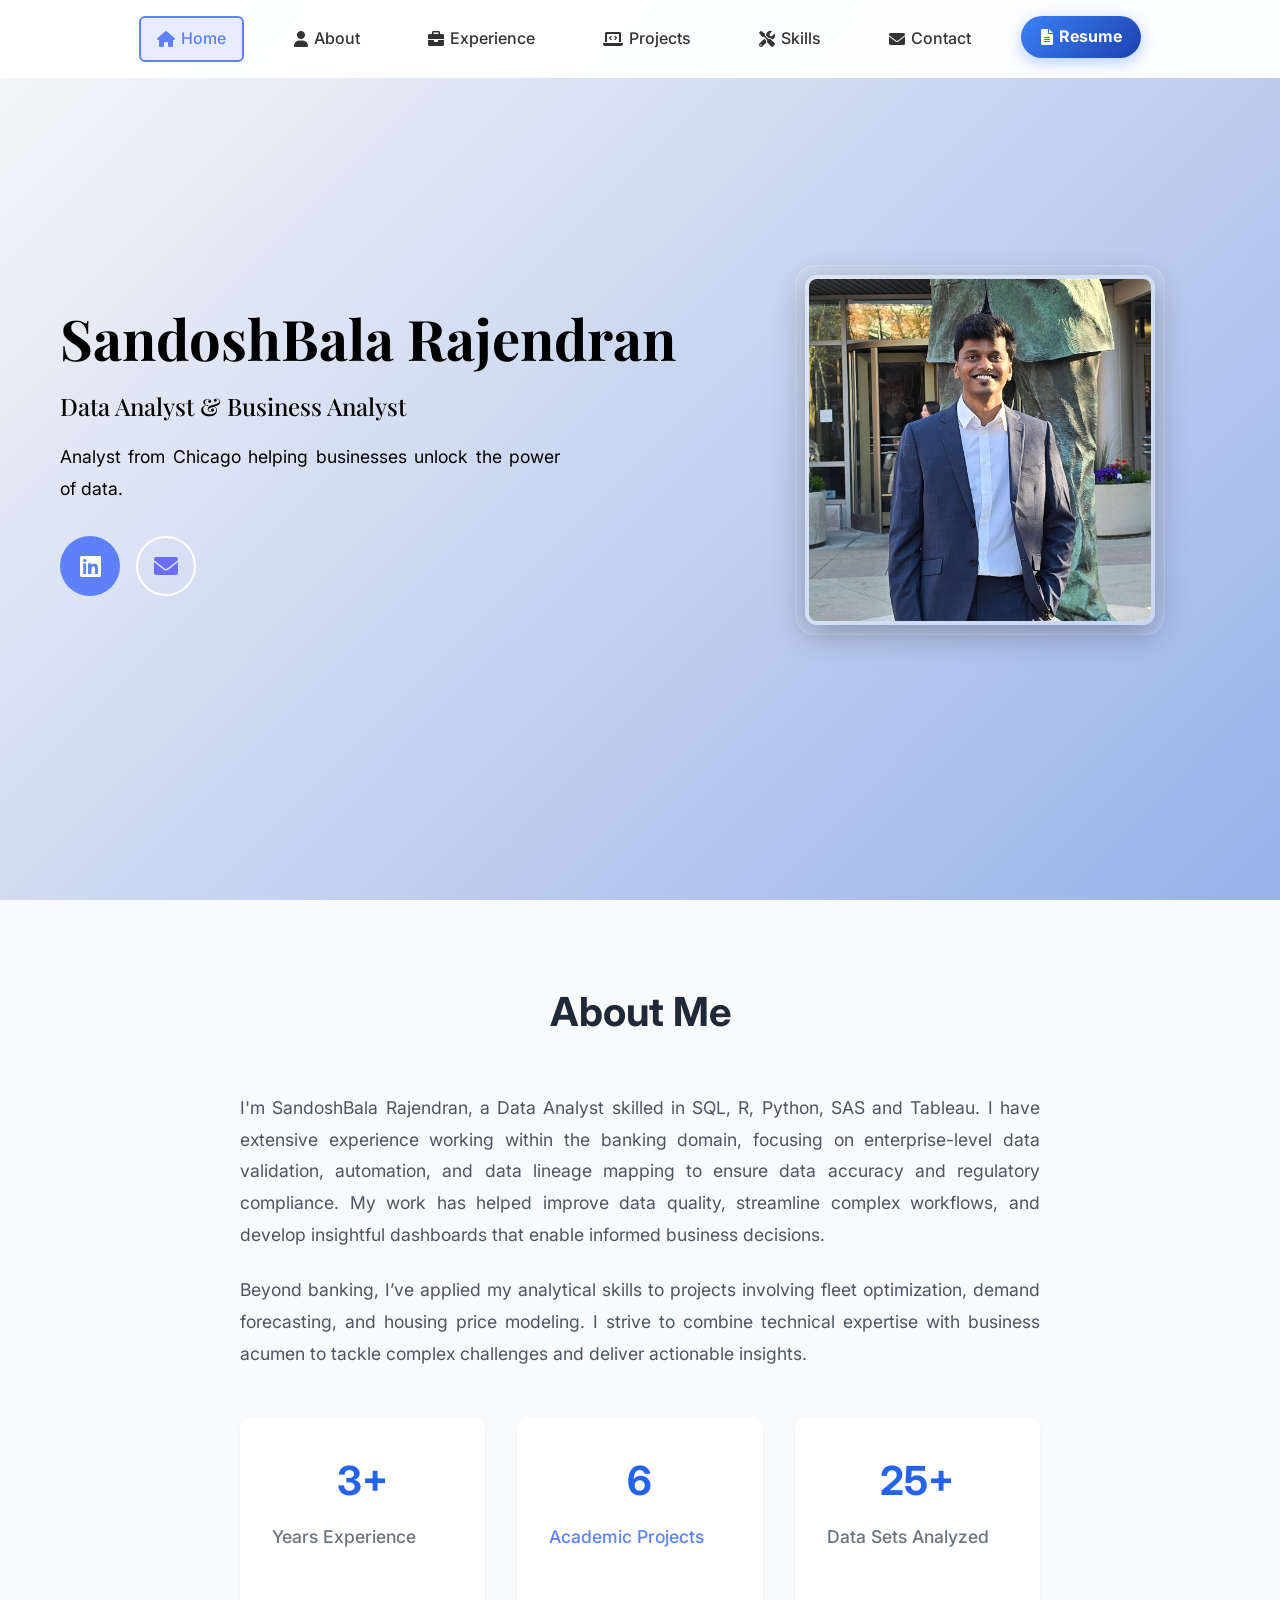
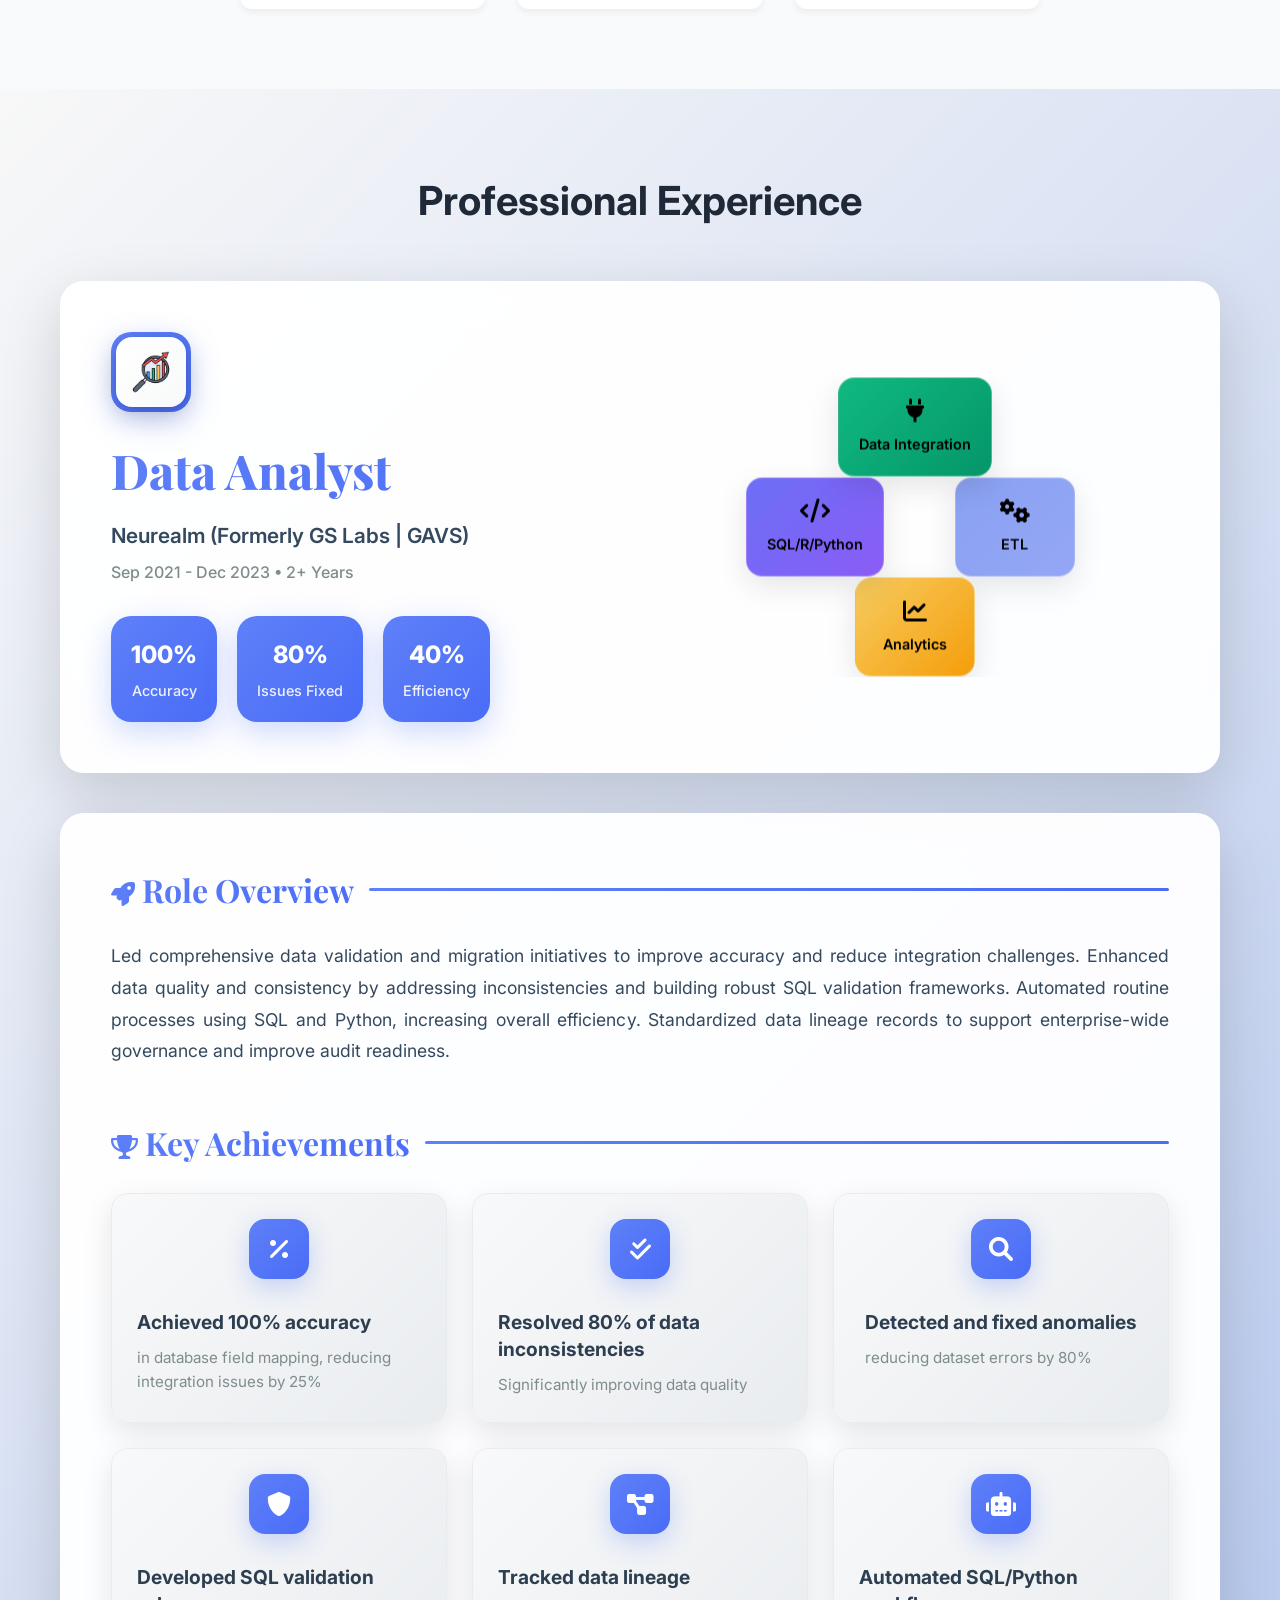
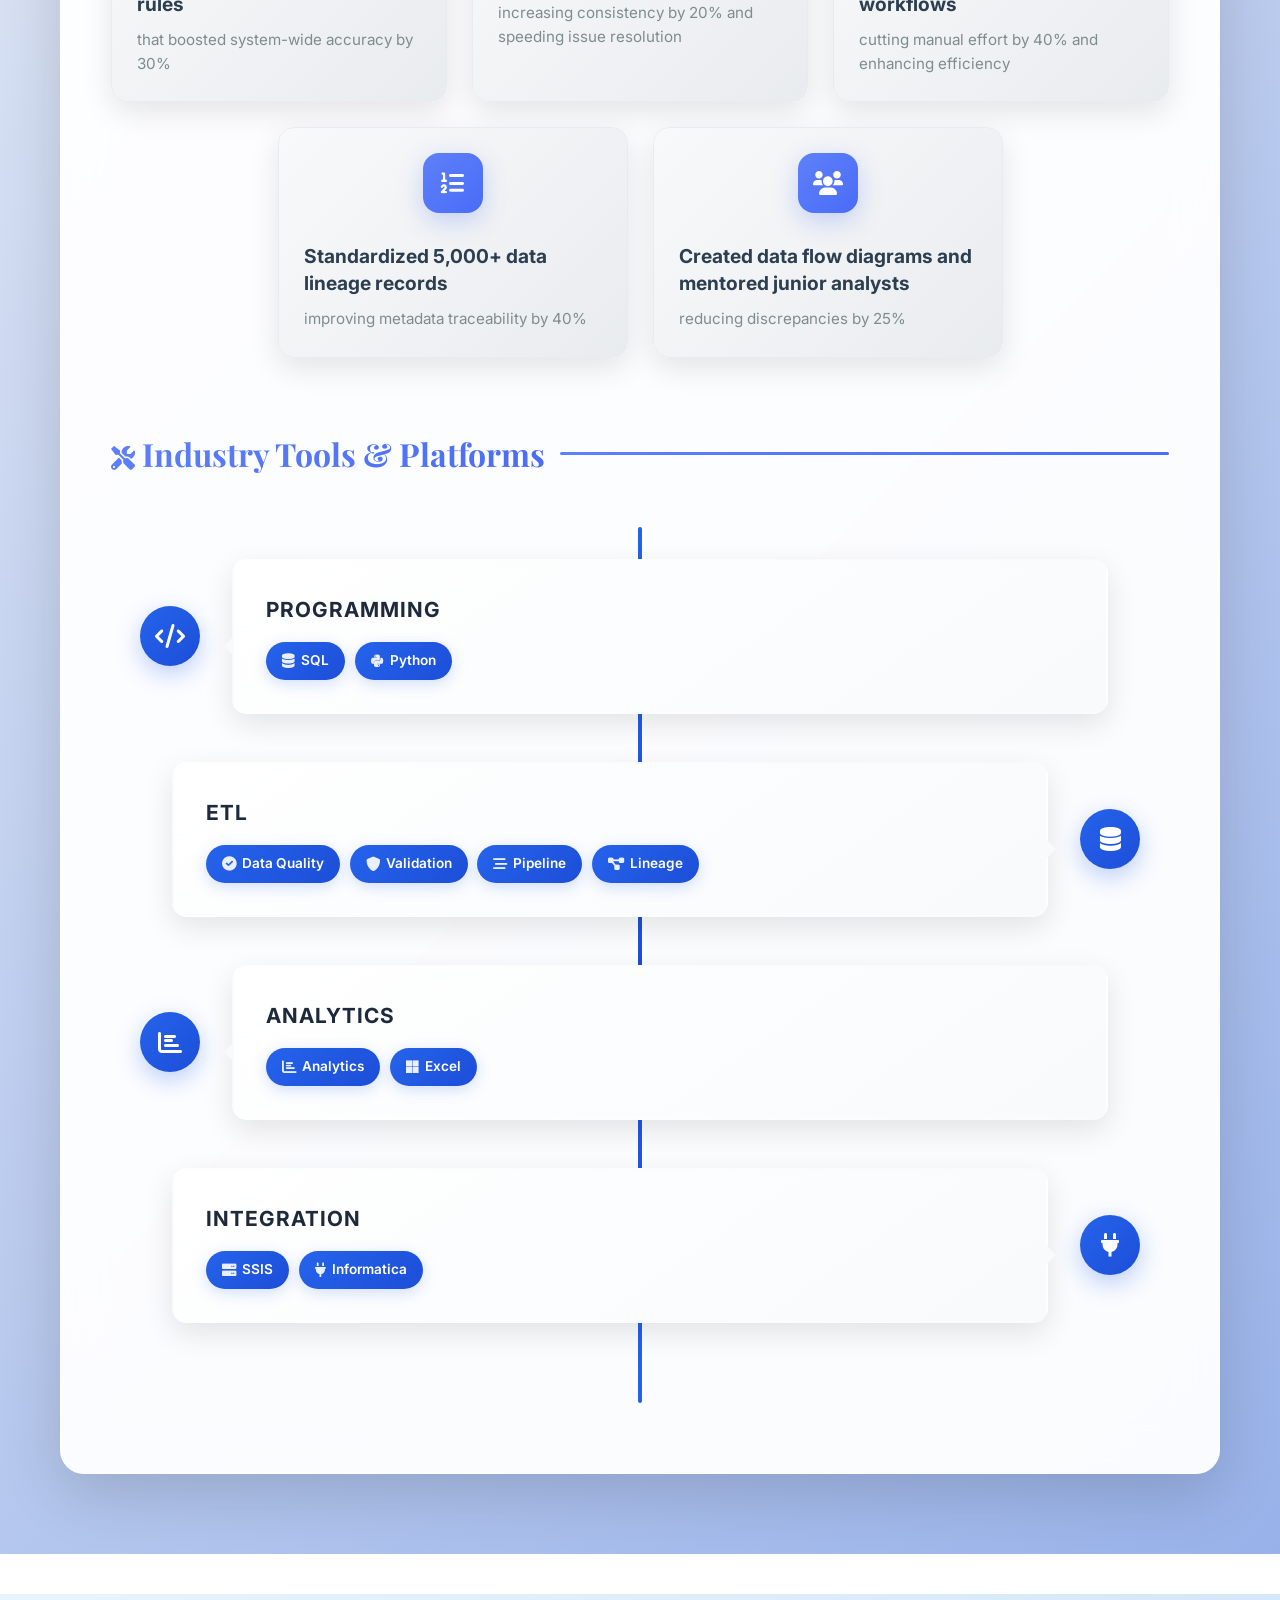
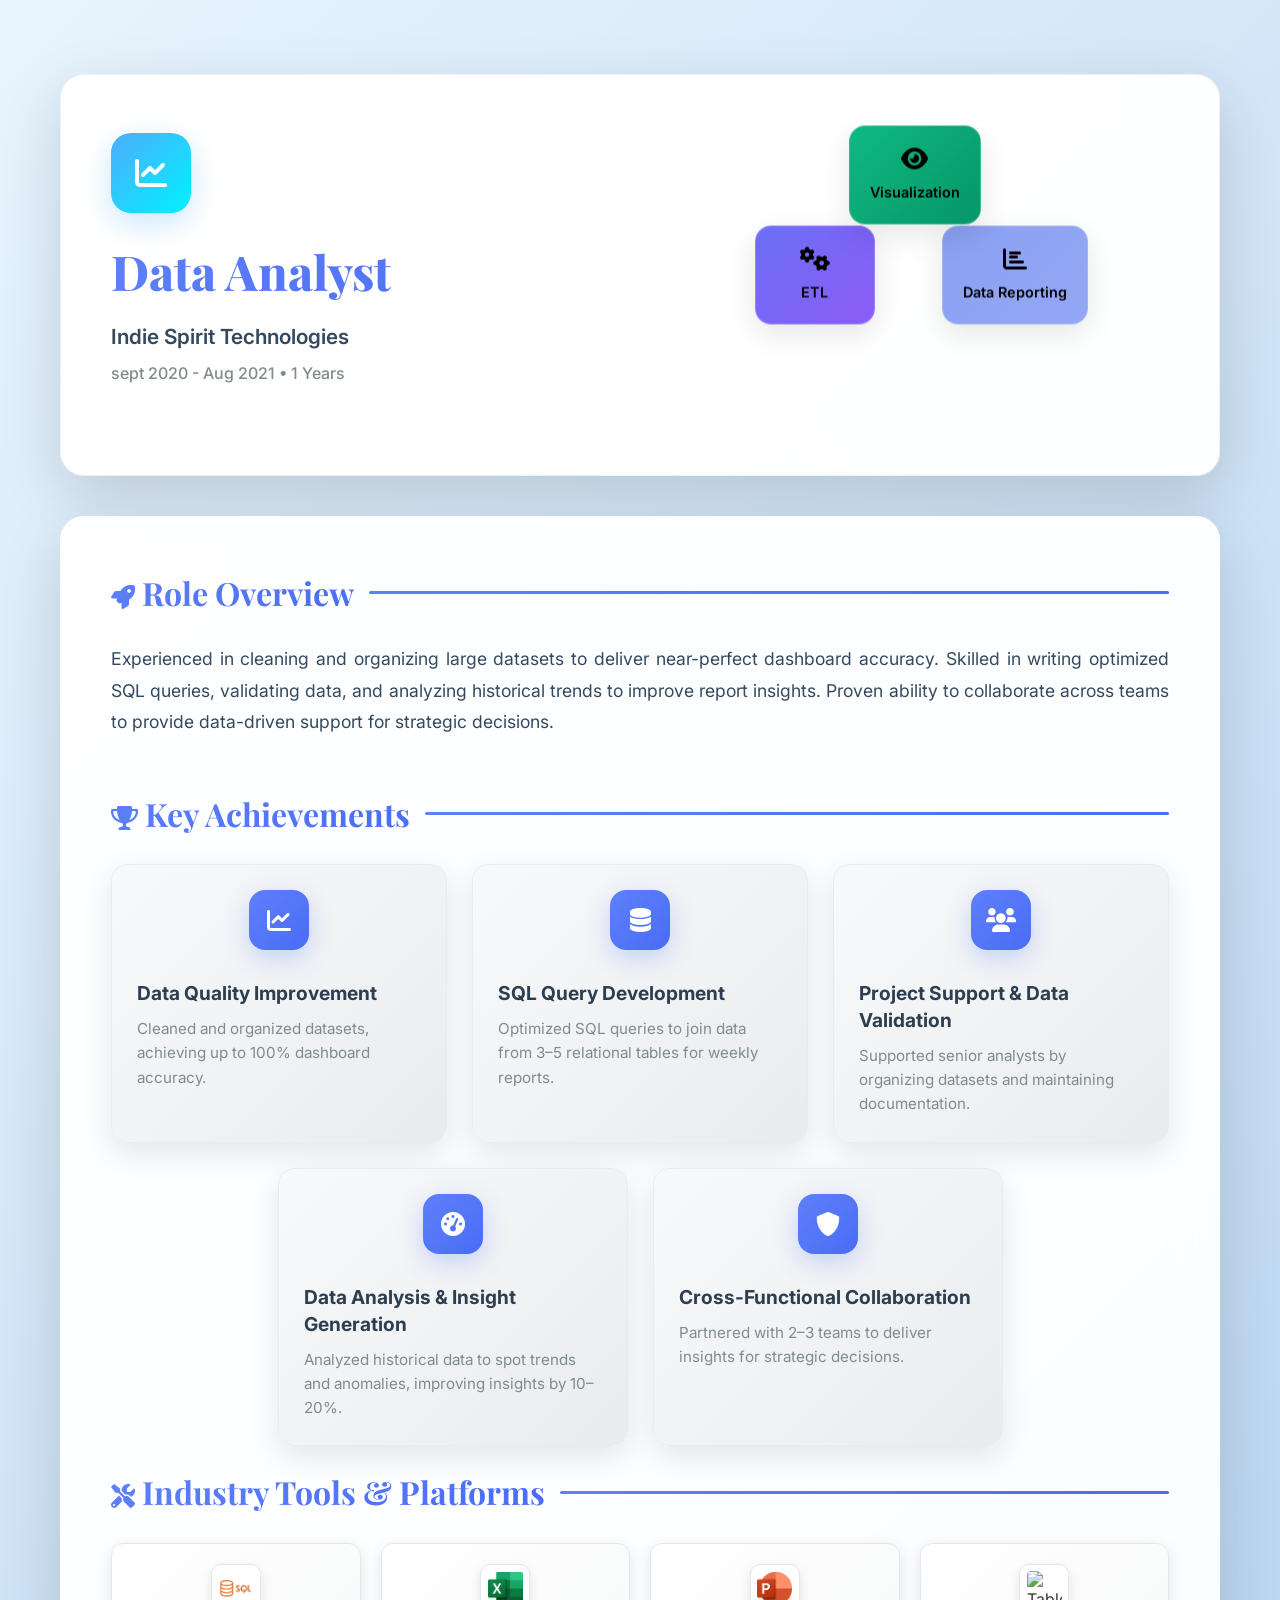
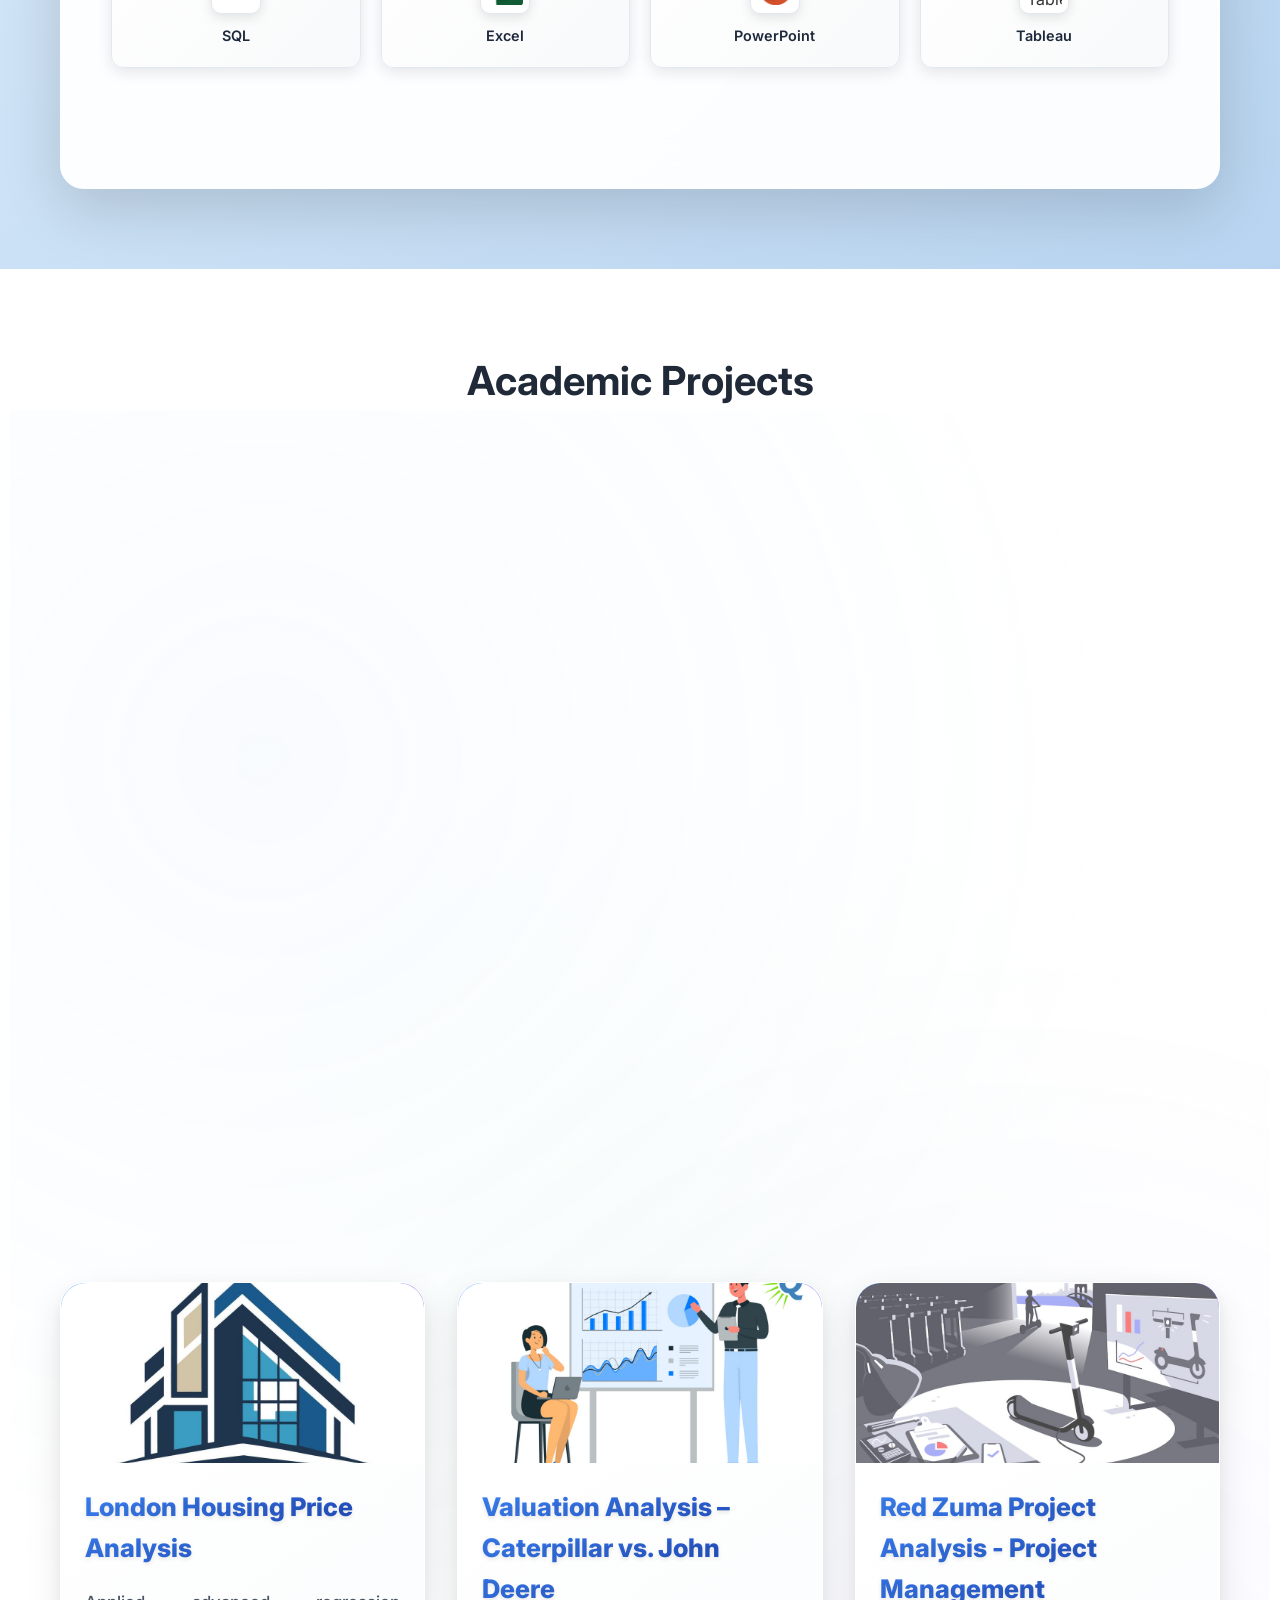
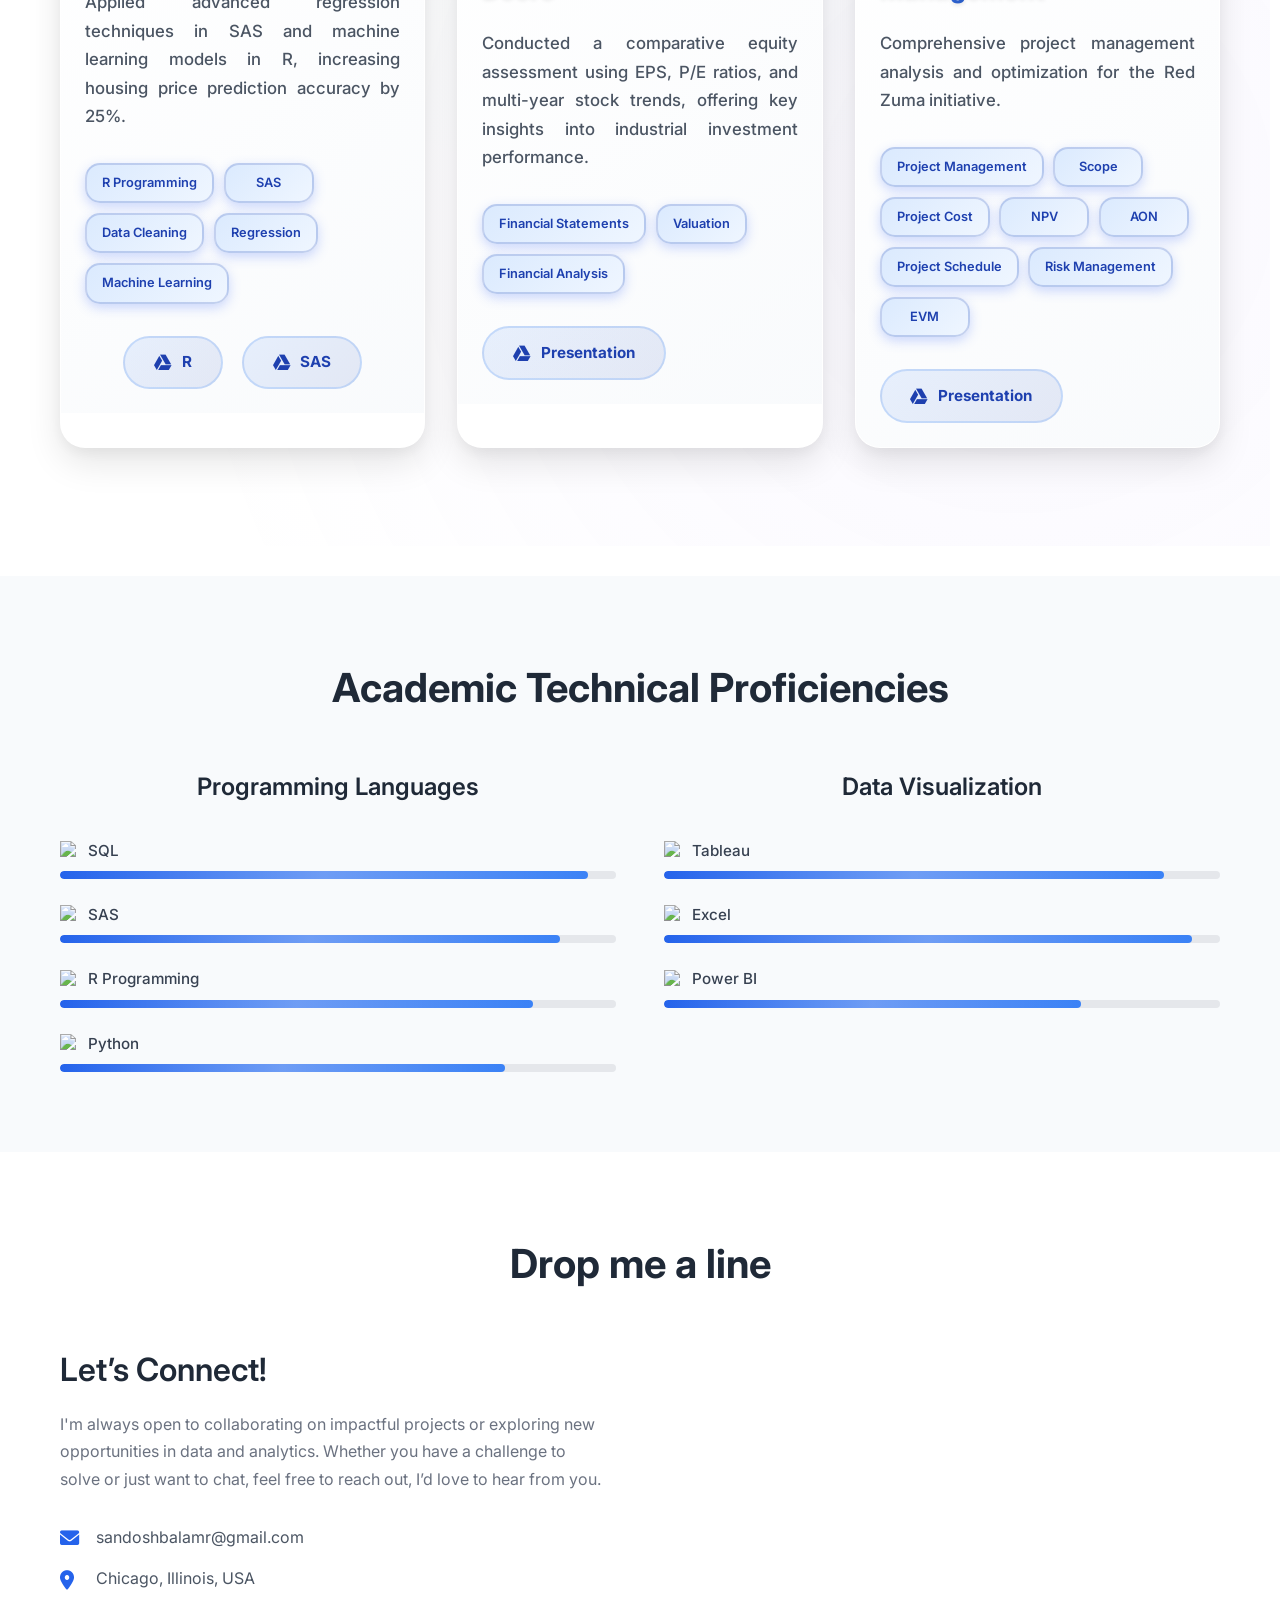
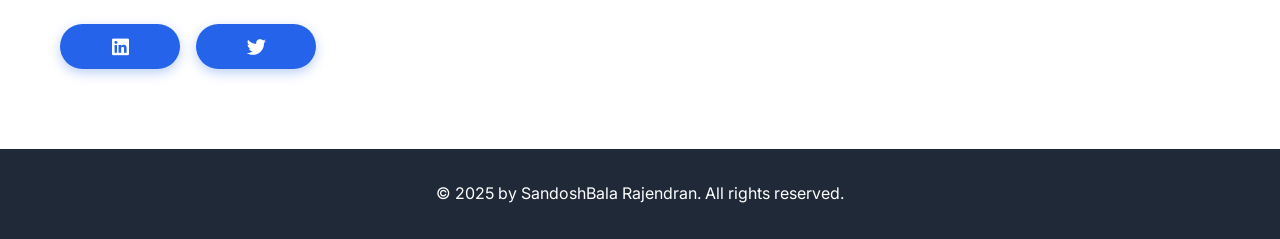
==== commit 304f7334: "Update index.html" ====
--- a/index.html
+++ b/index.html
@@ -108,7 +108,7 @@
                     </p>
                     <div class="about-stats">
                         <div class="stat">
-                            <h3>2+</h3>
+                            <h3>3+</h3>
                             <p>Years Experience</p>
                         </div>
                         <div class="stat">
@@ -711,4 +711,4 @@
 
     <script src="script.js"></script>
 </body>
-</html> +</html> 
